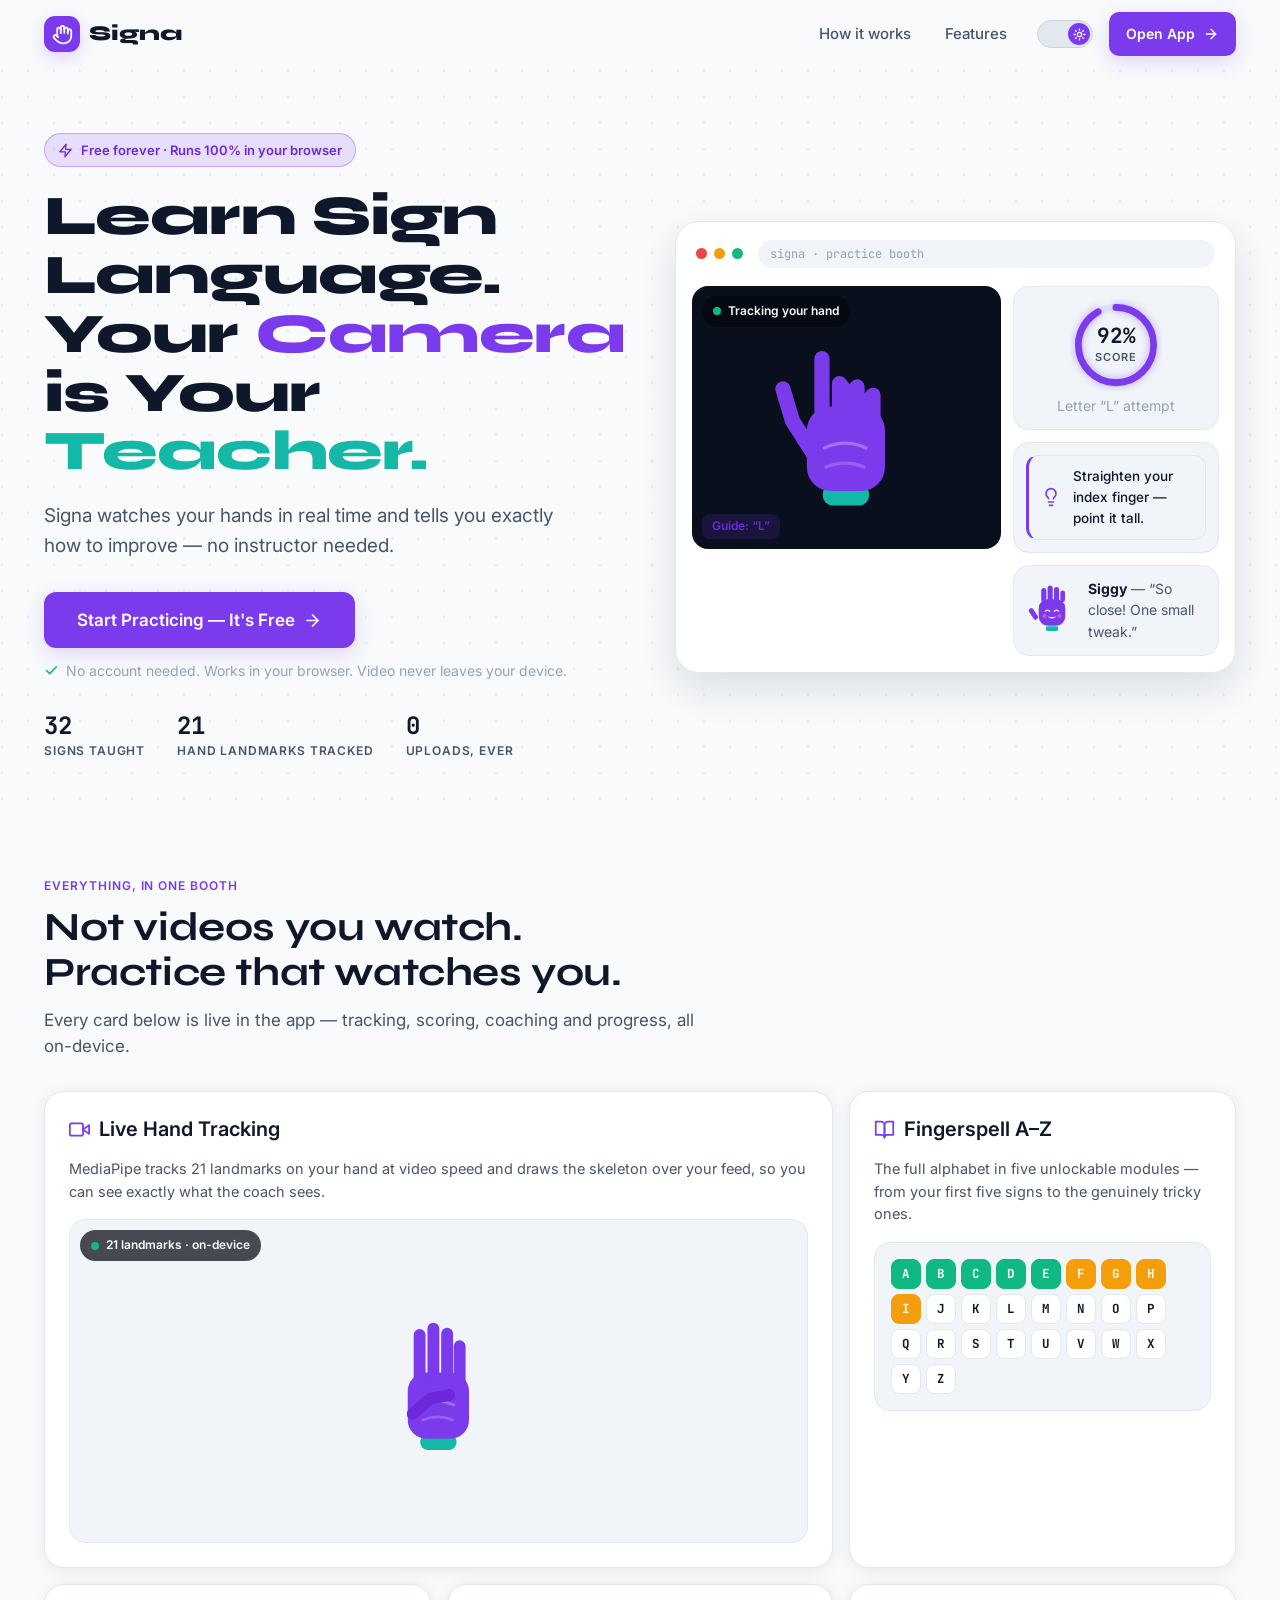
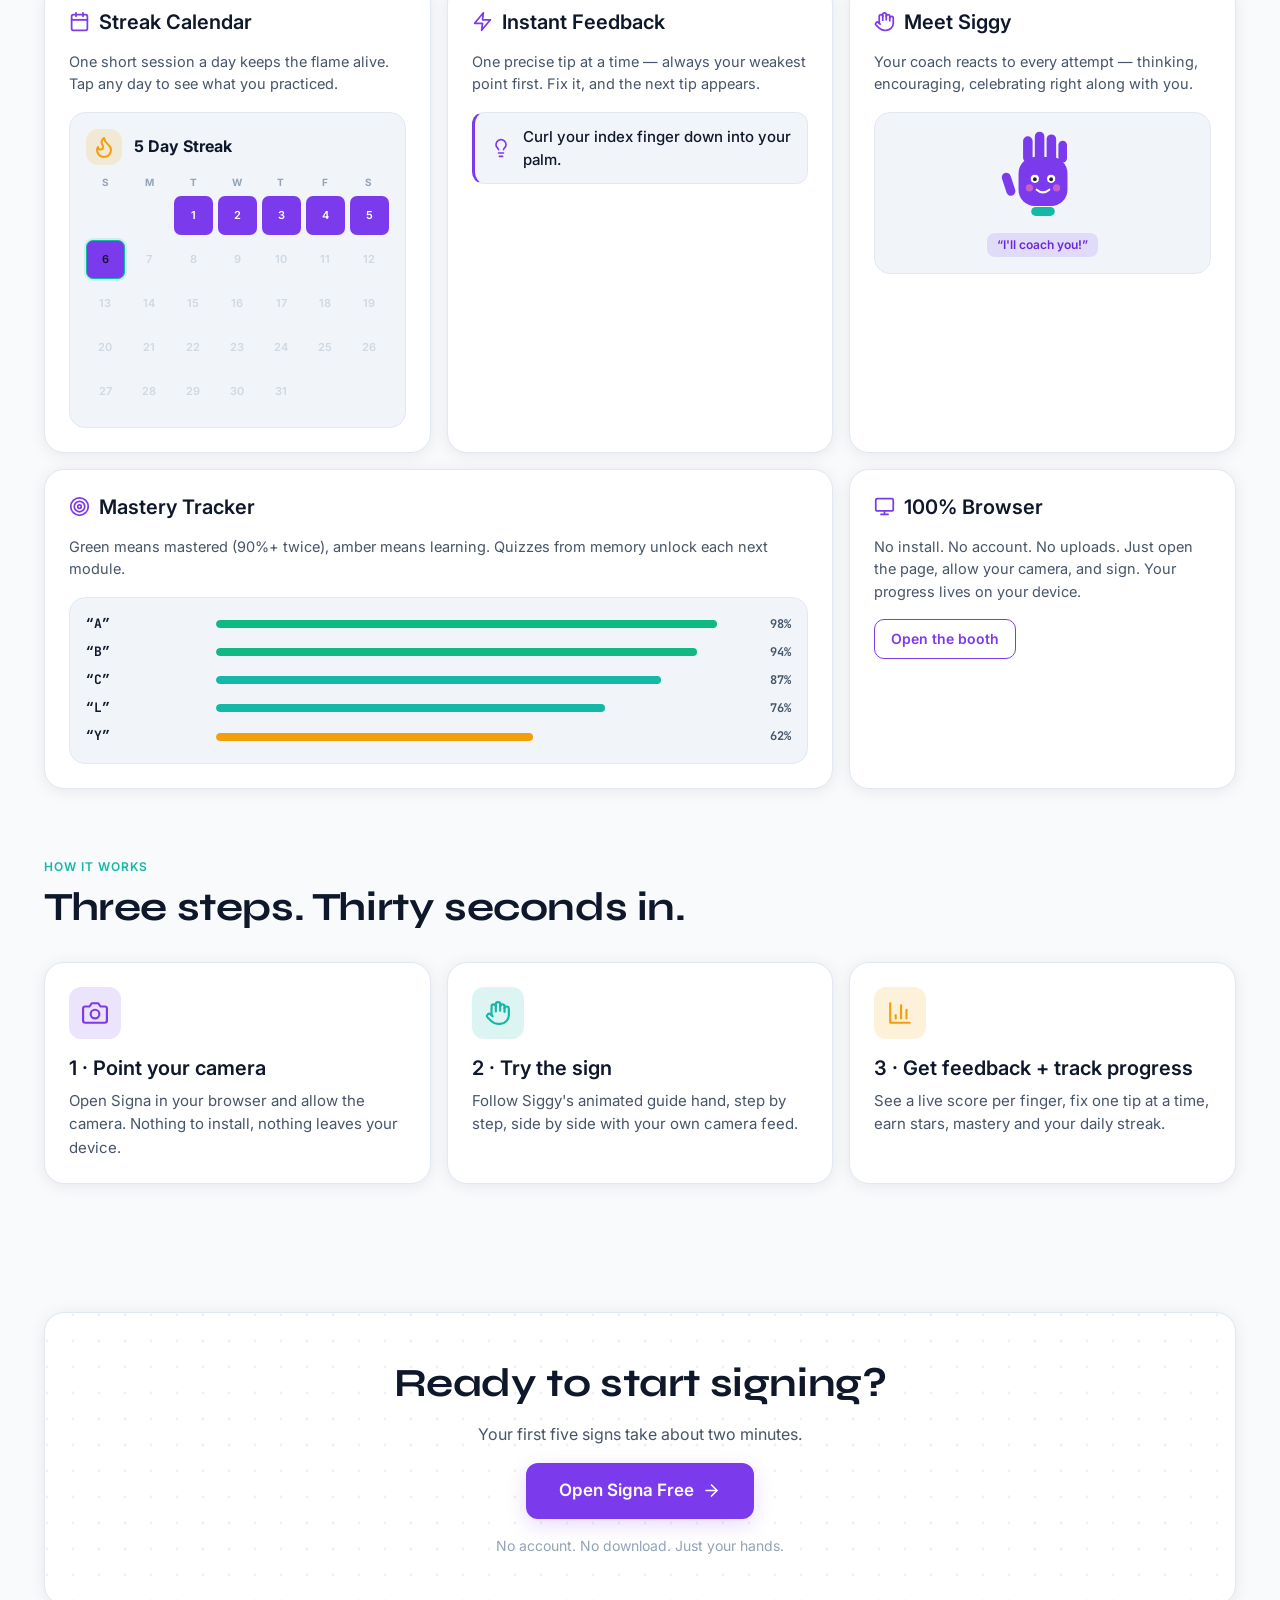
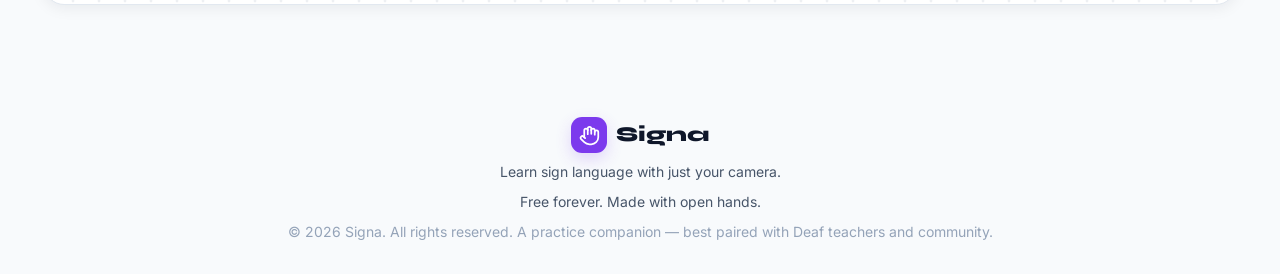
==== index.html @ 197b4871 "Initial commit: Signa sign language practice app" ====
<!DOCTYPE html>
<html lang="en" data-theme="dark">
<head>
  <meta charset="UTF-8">
  <meta name="viewport" content="width=device-width, initial-scale=1.0, viewport-fit=cover">
  <script>
    (function () {
      try {
        var t = localStorage.getItem("signa_theme");
        if (t !== "dark" && t !== "light") t = window.matchMedia("(prefers-color-scheme: light)").matches ? "light" : "dark";
        document.documentElement.dataset.theme = t;
      } catch (e) { /* dark default */ }
    })();
  </script>
  <title>Signa — Learn Sign Language. Your Camera is Your Teacher.</title>
  <meta name="description" content="Signa is a free sign language practice booth that runs 100% in your browser. Your webcam watches your hands with real-time tracking and tells you exactly how to improve. No account, no install.">
  <meta property="og:title" content="Signa — Learn Sign Language. Your Camera is Your Teacher.">
  <meta property="og:description" content="Real-time hand tracking, instant per-finger feedback, streaks and a full A–Z curriculum. Free, in your browser.">
  <meta property="og:type" content="website">
  <meta property="og:image" content="assets/images/og-image.png">
  <meta name="twitter:card" content="summary_large_image">
  <meta name="theme-color" content="#0A0F1E">
  <link rel="icon" href="data:image/svg+xml,%3Csvg xmlns='http://www.w3.org/2000/svg' viewBox='0 0 64 64'%3E%3Crect width='64' height='64' rx='14' fill='%237C3AED'/%3E%3Cpath d='M42 28V14a5 5 0 0 0-10 0v-2a5 5 0 0 0-10 0v14' fill='none' stroke='white' stroke-width='5' stroke-linecap='round'/%3E%3Cpath d='M22 26v12c0 9 6 14 14 14s14-5 14-14v-8' fill='none' stroke='white' stroke-width='5' stroke-linecap='round'/%3E%3C/svg%3E">
  <link rel="preconnect" href="https://fonts.googleapis.com">
  <link rel="preconnect" href="https://fonts.gstatic.com" crossorigin>
  <link href="https://fonts.googleapis.com/css2?family=Syne:wght@700;800&family=Inter:wght@400;500;600;700&family=JetBrains+Mono:wght@700&display=swap" rel="stylesheet">
  <link rel="stylesheet" href="css/tokens.css">
  <link rel="stylesheet" href="css/reset.css">
  <link rel="stylesheet" href="css/typography.css">
  <link rel="stylesheet" href="css/theme.css">
  <link rel="stylesheet" href="css/animations.css">
  <link rel="stylesheet" href="css/components.css">
  <link rel="stylesheet" href="css/landing.css">
</head>
<body class="landing">

  <!-- ===== Sticky nav ===== -->
  <nav class="landing-nav" data-nav>
    <div class="wrap landing-nav__inner">
      <a class="logo" href="index.html" aria-label="Signa">
        <span class="logo__mark"><svg viewBox="0 0 24 24" fill="none" stroke="currentColor" stroke-width="2" stroke-linecap="round" stroke-linejoin="round" aria-hidden="true"><path d="M18 11V6a2 2 0 0 0-2-2a2 2 0 0 0-2 2"/><path d="M14 10V4a2 2 0 0 0-2-2a2 2 0 0 0-2 2v2"/><path d="M10 10.5V6a2 2 0 0 0-2-2a2 2 0 0 0-2 2v8"/><path d="M18 8a2 2 0 1 1 4 0v6a8 8 0 0 1-8 8h-2c-2.8 0-4.5-.86-5.99-2.34l-3.6-3.6a2 2 0 0 1 2.83-2.82L7 15"/></svg></span>
        Signa
      </a>
      <div class="landing-nav__links">
        <a href="#how">How it works</a>
        <a href="#features">Features</a>
      </div>
      <span class="theme-toggle-slot" style="display:inline-flex"></span>
      <a class="btn btn-primary btn-sm" href="app.html" style="min-height:44px">Open App
        <svg viewBox="0 0 24 24" fill="none" stroke="currentColor" stroke-width="2" stroke-linecap="round" stroke-linejoin="round" aria-hidden="true"><path d="M5 12h14"/><path d="m12 5 7 7-7 7"/></svg></a>
    </div>
  </nav>

  <!-- ===== Hero ===== -->
  <header class="hero dot-grid-bg">
    <div class="wrap hero__grid">
      <div class="anim-fade-up">
        <span class="hero__eyebrow"><svg viewBox="0 0 24 24" fill="none" stroke="currentColor" stroke-width="2" stroke-linecap="round" stroke-linejoin="round" aria-hidden="true"><polygon points="13 2 3 14 12 14 11 22 21 10 12 10 13 2"/></svg> Free forever · Runs 100% in your browser</span>
        <h1>Learn Sign Language.<br>Your <span class="hl">Camera</span> is Your <span class="hl2">Teacher.</span></h1>
        <p class="hero__sub">Signa watches your hands in real time and tells you exactly how to improve — no instructor needed.</p>
        <a class="btn btn-primary btn-lg" href="app.html">Start Practicing — It's Free
          <svg viewBox="0 0 24 24" fill="none" stroke="currentColor" stroke-width="2" stroke-linecap="round" stroke-linejoin="round" aria-hidden="true"><path d="M5 12h14"/><path d="m12 5 7 7-7 7"/></svg></a>
        <p class="hero__note"><svg viewBox="0 0 24 24" fill="none" stroke="currentColor" stroke-width="2.4" stroke-linecap="round" stroke-linejoin="round" aria-hidden="true"><polyline points="20 6 9 17 4 12"/></svg> No account needed. Works in your browser. Video never leaves your device.</p>
        <div class="hero__proof">
          <div class="stat-card"><span class="stat-value" style="font-size:24px">32</span><span class="stat-label">Signs taught</span></div>
          <div class="stat-card"><span class="stat-value" style="font-size:24px">21</span><span class="stat-label">Hand landmarks tracked</span></div>
          <div class="stat-card"><span class="stat-value" style="font-size:24px">0</span><span class="stat-label">Uploads, ever</span></div>
        </div>
      </div>

      <!-- App mockup -->
      <div class="mockup anim-fade-up" aria-hidden="true">
        <div class="mockup__bar">
          <span class="mockup__dot" style="background:#EF4444"></span>
          <span class="mockup__dot" style="background:#F59E0B"></span>
          <span class="mockup__dot" style="background:#10B981"></span>
          <span class="mockup__url">signa · practice booth</span>
        </div>
        <div class="mockup__body">
          <div class="mockup__cam">
            <span class="camera-pill"><span class="dot on live-dot"></span>Tracking your hand</span>
            <div data-hero-demo style="width:min(62%,230px)"></div>
            <span class="badge badge-accent" style="position:absolute;bottom:10px;left:10px">Guide: “L”</span>
          </div>
          <div class="mockup__side">
            <div class="mockup__mini" style="display:grid;justify-items:center;gap:4px">
              <div class="score-ring sm">
                <svg viewBox="0 0 132 132" width="100%" height="100%">
                  <circle class="score-ring__track" cx="66" cy="66" r="54" fill="none" stroke-width="10"/>
                  <circle class="score-ring__fill" data-hero-ring cx="66" cy="66" r="54" fill="none" stroke-width="10" stroke-dasharray="339.3" stroke-dashoffset="339.3"/>
                </svg>
                <div class="score-ring__center"><div class="score-ring__value" data-hero-score>0%</div><div class="score-ring__label">Score</div></div>
              </div>
              <span class="text-small text-muted">Letter “L” attempt</span>
            </div>
            <div class="mockup__mini">
              <div class="feedback-bar" style="min-height:0;padding:10px 12px;font-size:13.5px">
                <svg viewBox="0 0 24 24" fill="none" stroke="currentColor" stroke-width="2" stroke-linecap="round" stroke-linejoin="round" aria-hidden="true"><path d="M15 14c.2-1 .7-1.7 1.5-2.5 1-.9 1.5-2.2 1.5-3.5A6 6 0 0 0 6 8c0 1 .2 2.2 1.5 3.5.7.7 1.3 1.5 1.5 2.5"/><path d="M9 18h6"/><path d="M10 22h4"/></svg>
                <span>Straighten your index finger — point it tall.</span>
              </div>
            </div>
            <div class="mockup__mini" style="display:flex;gap:10px;align-items:center">
              <span data-hero-siggy style="width:52px;height:52px;flex:none"></span>
              <p class="text-small"><strong>Siggy</strong> <span class="text-secondary">— “So close! One small tweak.”</span></p>
            </div>
          </div>
        </div>
      </div>
    </div>
  </header>

  <!-- ===== Bento grid ===== -->
  <section class="section" id="features">
    <div class="wrap">
      <div class="section__head reveal">
        <span class="text-label" style="color:var(--accent)">Everything, in one booth</span>
        <h2 class="text-h1" style="margin-top:8px">Not videos you watch.<br>Practice that watches you.</h2>
        <p>Every card below is live in the app — tracking, scoring, coaching and progress, all on-device.</p>
      </div>
      <div class="bento">
        <article class="card card-hover span-2 reveal">
          <h3><svg viewBox="0 0 24 24" fill="none" stroke="currentColor" stroke-width="2" stroke-linecap="round" stroke-linejoin="round" aria-hidden="true"><path d="m23 7-7 5 7 5V7z"/><rect x="1" y="5" width="15" height="14" rx="2"/></svg> Live Hand Tracking</h3>
          <p>MediaPipe tracks 21 landmarks on your hand at video speed and draws the skeleton over your feed, so you can see exactly what the coach sees.</p>
          <div class="bento__visual mockup__cam" style="aspect-ratio:16/7">
            <span class="camera-pill"><span class="dot on live-dot"></span>21 landmarks · on-device</span>
            <div data-bento-hand style="width:min(34%,150px)"></div>
          </div>
        </article>

        <article class="card card-hover reveal">
          <h3><svg viewBox="0 0 24 24" fill="none" stroke="currentColor" stroke-width="2" stroke-linecap="round" stroke-linejoin="round" aria-hidden="true"><path d="M2 3h6a4 4 0 0 1 4 4v14a3 3 0 0 0-3-3H2z"/><path d="M22 3h-6a4 4 0 0 0-4 4v14a3 3 0 0 1 3-3h7z"/></svg> Fingerspell A–Z</h3>
          <p>The full alphabet in five unlockable modules — from your first five signs to the genuinely tricky ones.</p>
          <div class="bento__visual"><div class="alpha-strip" data-alpha-strip></div></div>
        </article>

        <article class="card card-hover reveal">
          <h3><svg viewBox="0 0 24 24" fill="none" stroke="currentColor" stroke-width="2" stroke-linecap="round" stroke-linejoin="round" aria-hidden="true"><rect x="3" y="4" width="18" height="18" rx="2"/><path d="M16 2v4M8 2v4M3 10h18"/></svg> Streak Calendar</h3>
          <p>One short session a day keeps the flame alive. Tap any day to see what you practiced.</p>
          <div class="bento__visual">
            <div class="streak-head" style="margin-bottom:10px">
              <span class="streak-flame" style="width:36px;height:36px"><svg viewBox="0 0 24 24" fill="none" stroke="currentColor" stroke-width="2" stroke-linecap="round" stroke-linejoin="round" aria-hidden="true"><path d="M8.5 14.5A2.5 2.5 0 0 0 11 12c0-1.38-.5-2-1-3-1.072-2.143-.224-4.054 2-6 .5 2.5 2 4.9 4 6.5 2 1.6 3 3.5 3 5.5a7 7 0 1 1-14 0c0-1.153.433-2.294 1-3a2.5 2.5 0 0 0 2.5 2.5z"/></svg></span>
              <strong>5 Day Streak</strong>
            </div>
            <div data-bento-calendar></div>
          </div>
        </article>

        <article class="card card-hover reveal">
          <h3><svg viewBox="0 0 24 24" fill="none" stroke="currentColor" stroke-width="2" stroke-linecap="round" stroke-linejoin="round" aria-hidden="true"><polygon points="13 2 3 14 12 14 11 22 21 10 12 10 13 2"/></svg> Instant Feedback</h3>
          <p>One precise tip at a time — always your weakest point first. Fix it, and the next tip appears.</p>
          <div class="feedback-bar">
            <svg viewBox="0 0 24 24" fill="none" stroke="currentColor" stroke-width="2" stroke-linecap="round" stroke-linejoin="round" aria-hidden="true"><path d="M15 14c.2-1 .7-1.7 1.5-2.5 1-.9 1.5-2.2 1.5-3.5A6 6 0 0 0 6 8c0 1 .2 2.2 1.5 3.5.7.7 1.3 1.5 1.5 2.5"/><path d="M9 18h6"/><path d="M10 22h4"/></svg>
            <span data-rotating-tip>Curl your index finger down into your palm.</span>
          </div>
        </article>

        <article class="card card-hover reveal">
          <h3><svg viewBox="0 0 24 24" fill="none" stroke="currentColor" stroke-width="2" stroke-linecap="round" stroke-linejoin="round" aria-hidden="true"><path d="M18 11V6a2 2 0 0 0-2-2a2 2 0 0 0-2 2"/><path d="M14 10V4a2 2 0 0 0-2-2a2 2 0 0 0-2 2v2"/><path d="M10 10.5V6a2 2 0 0 0-2-2a2 2 0 0 0-2 2v8"/><path d="M18 8a2 2 0 1 1 4 0v6a8 8 0 0 1-8 8h-2c-2.8 0-4.5-.86-5.99-2.34l-3.6-3.6a2 2 0 0 1 2.83-2.82L7 15"/></svg> Meet Siggy</h3>
          <p>Your coach reacts to every attempt — thinking, encouraging, celebrating right along with you.</p>
          <div class="bento__visual" style="display:grid;justify-items:center;gap:8px">
            <span class="siggy-idle" data-bento-siggy style="width:96px;height:96px;display:block"></span>
            <span class="badge badge-accent">“I'll coach you!”</span>
          </div>
        </article>

        <article class="card card-hover span-2 reveal">
          <h3><svg viewBox="0 0 24 24" fill="none" stroke="currentColor" stroke-width="2" stroke-linecap="round" stroke-linejoin="round" aria-hidden="true"><circle cx="12" cy="12" r="10"/><circle cx="12" cy="12" r="6"/><circle cx="12" cy="12" r="2"/></svg> Mastery Tracker</h3>
          <p>Green means mastered (90%+ twice), amber means learning. Quizzes from memory unlock each next module.</p>
          <div class="mastery-bars bento__visual" data-mastery-bars></div>
        </article>

        <article class="card card-hover reveal">
          <h3><svg viewBox="0 0 24 24" fill="none" stroke="currentColor" stroke-width="2" stroke-linecap="round" stroke-linejoin="round" aria-hidden="true"><rect x="2" y="3" width="20" height="14" rx="2"/><path d="M8 21h8M12 17v4"/></svg> 100% Browser</h3>
          <p>No install. No account. No uploads. Just open the page, allow your camera, and sign. Your progress lives on your device.</p>
          <a class="btn btn-secondary btn-sm" href="app.html" style="justify-self:start">Open the booth</a>
        </article>
      </div>
    </div>
  </section>

  <!-- ===== How it works ===== -->
  <section class="section" id="how" style="padding-top:0">
    <div class="wrap">
      <div class="section__head reveal">
        <span class="text-label" style="color:var(--accent-2)">How it works</span>
        <h2 class="text-h1" style="margin-top:8px">Three steps. Thirty seconds in.</h2>
      </div>
      <div class="steps">
        <article class="card card-hover step-card reveal">
          <div class="step-card__num"><svg viewBox="0 0 24 24" fill="none" stroke="currentColor" stroke-width="2" stroke-linecap="round" stroke-linejoin="round" aria-hidden="true"><path d="M23 19a2 2 0 0 1-2 2H3a2 2 0 0 1-2-2V8a2 2 0 0 1 2-2h4l2-3h6l2 3h4a2 2 0 0 1 2 2z"/><circle cx="12" cy="13" r="4"/></svg></div>
          <h3>1 · Point your camera</h3>
          <p>Open Signa in your browser and allow the camera. Nothing to install, nothing leaves your device.</p>
        </article>
        <article class="card card-hover step-card reveal">
          <div class="step-card__num" style="background:var(--teal-soft);color:var(--accent-2)"><svg viewBox="0 0 24 24" fill="none" stroke="currentColor" stroke-width="2" stroke-linecap="round" stroke-linejoin="round" aria-hidden="true"><path d="M18 11V6a2 2 0 0 0-2-2a2 2 0 0 0-2 2"/><path d="M14 10V4a2 2 0 0 0-2-2a2 2 0 0 0-2 2v2"/><path d="M10 10.5V6a2 2 0 0 0-2-2a2 2 0 0 0-2 2v8"/><path d="M18 8a2 2 0 1 1 4 0v6a8 8 0 0 1-8 8h-2c-2.8 0-4.5-.86-5.99-2.34l-3.6-3.6a2 2 0 0 1 2.83-2.82L7 15"/></svg></div>
          <h3>2 · Try the sign</h3>
          <p>Follow Siggy's animated guide hand, step by step, side by side with your own camera feed.</p>
        </article>
        <article class="card card-hover step-card reveal">
          <div class="step-card__num" style="background:var(--warning-soft);color:var(--warning)"><svg viewBox="0 0 24 24" fill="none" stroke="currentColor" stroke-width="2" stroke-linecap="round" stroke-linejoin="round" aria-hidden="true"><path d="M3 3v18h18"/><path d="M18 17V9"/><path d="M13 17V5"/><path d="M8 17v-3"/></svg></div>
          <h3>3 · Get feedback + track progress</h3>
          <p>See a live score per finger, fix one tip at a time, earn stars, mastery and your daily streak.</p>
        </article>
      </div>
    </div>
  </section>

  <!-- ===== Final CTA ===== -->
  <section class="final-cta">
    <div class="wrap">
      <div class="card dot-grid-bg reveal">
        <h2 class="text-h1">Ready to start signing?</h2>
        <p class="text-body text-secondary">Your first five signs take about two minutes.</p>
        <a class="btn btn-primary btn-lg" href="app.html">Open Signa Free
          <svg viewBox="0 0 24 24" fill="none" stroke="currentColor" stroke-width="2" stroke-linecap="round" stroke-linejoin="round" aria-hidden="true"><path d="M5 12h14"/><path d="m12 5 7 7-7 7"/></svg></a>
        <p class="text-small text-muted">No account. No download. Just your hands.</p>
      </div>
    </div>
  </section>

  <!-- ===== Footer ===== -->
  <footer class="landing-footer">
    <a class="logo" href="index.html">
      <span class="logo__mark"><svg viewBox="0 0 24 24" fill="none" stroke="currentColor" stroke-width="2" stroke-linecap="round" stroke-linejoin="round" aria-hidden="true"><path d="M18 11V6a2 2 0 0 0-2-2a2 2 0 0 0-2 2"/><path d="M14 10V4a2 2 0 0 0-2-2a2 2 0 0 0-2 2v2"/><path d="M10 10.5V6a2 2 0 0 0-2-2a2 2 0 0 0-2 2v8"/><path d="M18 8a2 2 0 1 1 4 0v6a8 8 0 0 1-8 8h-2c-2.8 0-4.5-.86-5.99-2.34l-3.6-3.6a2 2 0 0 1 2.83-2.82L7 15"/></svg></span>
      Signa</a>
    <p>Learn sign language with just your camera.</p>
    <p>Free forever. Made with open hands.</p>
    <p class="text-muted">© <span data-year>2026</span> Signa. All rights reserved. A practice companion — best paired with Deaf teachers and community.</p>
  </footer>

  <script type="module" src="js/main.js"></script>
</body>
</html>
---- css/tokens.css ----
/* ============================================================
   SIGNA — tokens.css
   ALL CSS custom properties. Dark mode is the default.
   Light overrides live in theme.css under [data-theme="light"].
   ============================================================ */
:root {
  /* Brand accents (same in both modes) */
  --accent: #7C3AED;
  --accent-hover: #6D28D9;
  --accent-2: #14B8A6;
  --glow: rgba(124, 58, 237, 0.19);
  --success: #10B981;
  --warning: #F59E0B;
  --error: #EF4444;
  --accent-soft: rgba(124, 58, 237, 0.14);
  --accent-border: rgba(124, 58, 237, 0.35);
  --success-soft: rgba(16, 185, 129, 0.15);
  --warning-soft: rgba(245, 158, 11, 0.15);
  --error-soft: rgba(239, 68, 68, 0.14);
  --teal-soft: rgba(20, 184, 166, 0.14);

  /* Dark mode surfaces (default) */
  --bg: #0A0F1E;
  --surface: #111827;
  --surface-elevated: #1A2235;
  --border: #1E2D45;
  --text-primary: #F9FAFB;
  --text-secondary: #9CA3AF;
  --text-muted: #6B7280;
  --shadow: 0 4px 24px rgba(0, 0, 0, 0.35);
  --shadow-lg: 0 16px 48px rgba(0, 0, 0, 0.45);
  --toggle-bg: #1A2235;
  --toggle-border: rgba(124, 58, 237, 0.4);
  --camera-bg: #05080F;
  --dot: rgba(148, 163, 184, 0.07);

  /* Typography */
  --font-display: "Syne", system-ui, sans-serif;
  --font-ui: "Inter", system-ui, -apple-system, sans-serif;
  --font-mono: "JetBrains Mono", ui-monospace, monospace;

  /* Spacing (4px base) */
  --space-1: 4px;  --space-2: 8px;   --space-3: 12px;
  --space-4: 16px; --space-5: 20px;  --space-6: 24px;
  --space-8: 32px; --space-12: 48px; --space-16: 64px;

  /* Radii */
  --radius-sm: 8px;   --radius-md: 12px;  --radius-lg: 16px;
  --radius-xl: 20px;  --radius-2xl: 24px; --radius-full: 999px;

  /* Motion — nothing over 800ms */
  --ease-out: cubic-bezier(0.22, 0.9, 0.3, 1);
  --ease-inout: ease-in-out;
  --dur-fast: 120ms; --dur: 220ms; --dur-slow: 600ms;

  /* Layout */
  --topbar-h: 62px;
  --sidebar-w: 264px;
  --siggy-w: 284px;
  --bottomnav-h: 64px;
  --content-max: 1240px;
}
---- css/typography.css ----
/* ============================================================
   SIGNA — typography.css · type scale + text utilities
   ============================================================ */
.font-display { font-family: var(--font-display); }
.font-mono { font-family: var(--font-mono); }

.text-hero {
  font-family: var(--font-display); font-weight: 800;
  font-size: clamp(36px, 6vw, 56px); line-height: 1.05; letter-spacing: -0.01em;
}
h1, .text-h1 {
  font-family: var(--font-display); font-weight: 700;
  font-size: clamp(28px, 4vw, 40px); line-height: 1.12; letter-spacing: -0.01em;
}
h2, .text-h2 { font-weight: 700; font-size: clamp(22px, 3vw, 28px); line-height: 1.2; }
h3, .text-h3 { font-weight: 600; font-size: clamp(18px, 2.4vw, 20px); line-height: 1.3; }
.text-body { font-size: clamp(15px, 2vw, 16px); }
.text-small { font-size: 14px; }
.text-label {
  font-size: 12px; font-weight: 600; letter-spacing: 0.08em;
  text-transform: uppercase; color: var(--text-secondary);
}
.text-stat { font-family: var(--font-mono); font-weight: 700; font-size: 32px; line-height: 1; }
.text-mono { font-family: var(--font-mono); font-weight: 700; }

.text-secondary { color: var(--text-secondary); }
.text-muted { color: var(--text-muted); }
.text-accent { color: var(--accent); }
.text-teal { color: var(--accent-2); }
.text-success { color: var(--success); }
.text-warning { color: var(--warning); }
.text-error { color: var(--error); }
.text-center { text-align: center; }
.text-nowrap { white-space: nowrap; }
---- css/theme.css ----
/* ============================================================
   SIGNA — theme.css · light-mode token swaps
   Applied via html[data-theme="light"]. Default follows system.
   ============================================================ */
html[data-theme="light"] {
  --bg: #F8FAFC;
  --surface: #FFFFFF;
  --surface-elevated: #F1F5F9;
  --border: #E2E8F0;
  --text-primary: #0F172A;
  --text-secondary: #475569;
  --text-muted: #94A3B8;
  --shadow: 0 2px 16px rgba(15, 23, 42, 0.08);
  --shadow-lg: 0 16px 40px rgba(15, 23, 42, 0.12);
  --toggle-bg: #E2E8F0;
  --toggle-border: #CBD5E1;
  --camera-bg: #0A0F1E;
  --dot: rgba(15, 23, 42, 0.05);
}

/* Smooth the swap without animating layout */
body, .card, .btn, .topbar, .sidebar, .siggy-panel, .bottom-nav,
.module-card, .sign-card, .feedback-bar, input, select, textarea {
  transition: background-color 300ms var(--ease-inout),
              border-color 300ms var(--ease-inout),
              color 300ms var(--ease-inout);
}

/* ---- Theme toggle pill (56×28) ---- */
.theme-toggle {
  position: relative; flex: none;
  width: 56px; height: 28px; border-radius: var(--radius-full);
  background: var(--toggle-bg); border: 1px solid var(--toggle-border);
  transition: background 300ms var(--ease-inout), border-color 300ms var(--ease-inout);
}
.theme-toggle__thumb {
  position: absolute; top: 2px; left: 2px;
  width: 22px; height: 22px; border-radius: var(--radius-full);
  background: var(--accent); color: #fff;
  display: grid; place-items: center;
  transform: translateX(0);
  transition: transform 300ms var(--ease-inout);
}
.theme-toggle__thumb svg { width: 13px; height: 13px; }
html[data-theme="light"] .theme-toggle__thumb { transform: translateX(28px); }
.theme-toggle .icon-sun { display: none; }
html[data-theme="light"] .theme-toggle .icon-sun { display: block; }
html[data-theme="light"] .theme-toggle .icon-moon { display: none; }
---- css/animations.css ----
/* ============================================================
   SIGNA — animations.css · all keyframes + motion utilities
   Rule: nothing longer than 800ms; loops only when idle.
   ============================================================ */
@keyframes fadeUp {
  from { opacity: 0; transform: translateY(20px); }
  to   { opacity: 1; transform: translateY(0); }
}
@keyframes fadeIn { from { opacity: 0; } to { opacity: 1; } }
@keyframes tipIn {
  from { opacity: 0; transform: translateY(6px); }
  to   { opacity: 1; transform: translateY(0); }
}
@keyframes sheetUp {
  from { transform: translateY(100%); }
  to   { transform: translateY(0); }
}
@keyframes popIn {
  0% { opacity: 0; transform: scale(0.92); }
  100% { opacity: 1; transform: scale(1); }
}
@keyframes siggyBounce {
  0%, 100% { transform: translateY(0); }
  30% { transform: translateY(-14px) rotate(-2deg); }
  55% { transform: translateY(0); }
  75% { transform: translateY(-8px) rotate(2deg); }
}
@keyframes siggyIdle {
  0%, 100% { transform: translateY(0) rotate(0deg); }
  50% { transform: translateY(-5px) rotate(1deg); }
}
@keyframes pulseViolet {
  0%, 100% { box-shadow: 0 0 0 0 rgba(124, 58, 237, 0); border-color: var(--border); }
  50% { box-shadow: 0 0 0 6px rgba(124, 58, 237, 0.18); border-color: var(--accent); }
}
@keyframes dayPop { from { transform: scale(0); } to { transform: scale(1); } }
@keyframes badgePop {
  0% { transform: scale(0.4); } 60% { transform: scale(1.18); } 100% { transform: scale(1); }
}
@keyframes confettiFall {
  0% { opacity: 1; transform: translate(0, 0) rotate(0deg); }
  100% { opacity: 0; transform: translate(var(--cx), var(--cy)) rotate(var(--cr)); }
}
@keyframes spin { to { transform: rotate(360deg); } }
@keyframes wave {
  0%, 100% { transform: rotate(0deg); }
  25% { transform: rotate(9deg); }
  75% { transform: rotate(-7deg); }
}
@keyframes blinkDot { 0%, 100% { opacity: 1; } 50% { opacity: 0.35; } }

.anim-fade-up { animation: fadeUp 300ms var(--ease-out) both; }
.anim-fade-in { animation: fadeIn 250ms var(--ease-out) both; }
.anim-pop { animation: popIn 260ms var(--ease-out) both; }
.screen-enter { animation: fadeUp 300ms var(--ease-out) both; }
.tip-enter { animation: tipIn 250ms var(--ease-out) both; }
.unlock-pulse { animation: pulseViolet 1s var(--ease-inout) 2; }
.badge-pop { animation: badgePop 500ms var(--ease-out) both; }
.day-pop { animation: dayPop 300ms var(--ease-out) both; }

.siggy-bounce { animation: siggyBounce 600ms var(--ease-out) 3; }
.siggy-idle { animation: siggyIdle 3.2s ease-in-out infinite; transform-origin: 50% 85%; }
.hand-wave { animation: wave 1.4s ease-in-out infinite; transform-origin: 50% 90%; }
.spinner {
  width: 22px; height: 22px; border-radius: 50%;
  border: 3px solid var(--border); border-top-color: var(--accent);
  animation: spin 700ms linear infinite;
}
.live-dot { animation: blinkDot 1.6s ease-in-out infinite; }

.confetti-piece {
  position: fixed; z-index: 300; width: 9px; height: 13px;
  border-radius: 2px; pointer-events: none;
  animation: confettiFall 800ms var(--ease-out) both;
}

/* Landing scroll-reveal */
.reveal { opacity: 0; transform: translateY(22px); }
.reveal.is-visible { opacity: 1; transform: none; transition: opacity 500ms var(--ease-out), transform 500ms var(--ease-out); }
---- css/components.css ----
/* ============================================================
   SIGNA — components.css · buttons, cards, badges, rings, etc.
   ============================================================ */

/* ---------- Buttons ---------- */
.btn {
  display: inline-flex; align-items: center; justify-content: center; gap: var(--space-2);
  padding: 12px 24px; border-radius: var(--radius-md);
  font-weight: 600; font-size: 16px; line-height: 1.2;
  border: 1px solid transparent; min-height: 48px;
  transition: background var(--dur) var(--ease-out), transform 100ms var(--ease-out),
              border-color var(--dur), color var(--dur), box-shadow var(--dur);
  text-decoration: none; user-select: none; -webkit-tap-highlight-color: transparent;
}
.btn:hover { text-decoration: none; }
.btn:active { transform: scale(0.98); }
.btn svg { width: 19px; height: 19px; flex: none; }
.btn-primary { background: var(--accent); color: #fff; box-shadow: 0 6px 20px var(--glow); }
.btn-primary:hover { background: var(--accent-hover); transform: scale(1.02); }
.btn-primary:active { transform: scale(0.98); }
.btn-secondary { background: transparent; border-color: var(--accent); color: var(--accent); }
.btn-secondary:hover { background: var(--accent-soft); }
.btn-teal { background: var(--accent-2); color: #fff; }
.btn-teal:hover { background: #0F9B8A; transform: scale(1.02); }
.btn-ghost { background: transparent; color: var(--text-secondary); }
.btn-ghost:hover { background: var(--surface-elevated); color: var(--text-primary); }
.btn-danger { background: var(--error-soft); color: var(--error); border-color: rgba(239, 68, 68, 0.4); }
.btn-danger:hover { background: var(--error); color: #fff; }
.btn-sm { padding: 8px 16px; font-size: 14px; min-height: 40px; border-radius: 10px; }
.btn-sm svg { width: 16px; height: 16px; }
.btn-lg { padding: 15px 32px; font-size: 17px; min-height: 56px; }
.btn-block { width: 100%; }
.btn[disabled] { opacity: 0.45; pointer-events: none; }
.btn.is-loading { pointer-events: none; opacity: 0.8; }

.icon-btn {
  display: inline-grid; place-items: center; width: 44px; height: 44px;
  border-radius: var(--radius-md); color: var(--text-secondary);
  transition: background var(--dur), color var(--dur), transform 100ms;
}
.icon-btn:hover { background: var(--surface-elevated); color: var(--text-primary); }
.icon-btn:active { transform: scale(0.94); }
.icon-btn svg { width: 21px; height: 21px; }

/* ---------- Cards ---------- */
.card {
  background: var(--surface); border: 1px solid var(--border);
  border-radius: var(--radius-xl); padding: var(--space-6);
  box-shadow: var(--shadow);
}
.card-hover { transition: transform 200ms var(--ease-out), border-color 200ms var(--ease-out); }
.card-hover:hover { transform: translateY(-2px); border-color: var(--accent-border); }
.card-pad-sm { padding: var(--space-4); }
.card-elevated { background: var(--surface-elevated); }

/* ---------- Badges / chips / dots ---------- */
.badge {
  display: inline-flex; align-items: center; gap: 6px;
  padding: 4px 10px; border-radius: var(--radius-sm);
  font-size: 12px; font-weight: 600; line-height: 1.4; white-space: nowrap;
}
.badge svg { width: 13px; height: 13px; }
.badge-mastered { background: var(--success-soft); color: var(--success); }
.badge-learning { background: var(--warning-soft); color: var(--warning); }
.badge-new { background: var(--surface-elevated); color: var(--text-secondary); }
.badge-locked { background: var(--surface-elevated); color: var(--text-muted); }
.badge-accent { background: var(--accent-soft); color: var(--accent); }
html[data-theme="light"] .badge-accent { color: var(--accent-hover); }
.badge-teal { background: var(--teal-soft); color: var(--accent-2); }

.status-dot { width: 9px; height: 9px; border-radius: 50%; flex: none; }
.status-dot.mastered { background: var(--success); box-shadow: 0 0 0 3px var(--success-soft); }
.status-dot.learning { background: var(--warning); box-shadow: 0 0 0 3px var(--warning-soft); }
.status-dot.new { background: var(--text-muted); opacity: 0.55; }

.chip {
  display: inline-flex; align-items: center; gap: 6px;
  padding: 8px 14px; border-radius: var(--radius-full);
  border: 1px solid var(--border); background: var(--surface);
  font-size: 14px; font-weight: 500; color: var(--text-secondary);
  transition: all var(--dur); min-height: 40px;
}
.chip:hover { border-color: var(--accent-border); color: var(--text-primary); }
.chip.is-active { background: var(--accent); border-color: var(--accent); color: #fff; }
.chip svg { width: 15px; height: 15px; }

/* ---------- Progress bars & meters ---------- */
.progress-bar { height: 10px; border-radius: var(--radius-full); background: var(--surface-elevated); overflow: hidden; }
.progress-bar__fill {
  height: 100%; border-radius: var(--radius-full); background: var(--accent);
  transition: width 600ms var(--ease-inout);
}
.progress-bar__fill.teal { background: var(--accent-2); }
.progress-bar__fill.success { background: var(--success); }
.progress-bar__fill.warning { background: var(--warning); }

.meter { display: grid; grid-template-columns: 118px 1fr 52px; align-items: center; gap: var(--space-3); font-size: 13px; }
.text-label svg { width: 14px; height: 14px; vertical-align: -2px; display: inline-block; }
h2 > svg, h3 > svg, h4 > svg { vertical-align: -4px; }
.meter__track { height: 8px; border-radius: var(--radius-full); background: var(--surface-elevated); overflow: hidden; }
.meter__fill { height: 100%; border-radius: var(--radius-full); background: var(--accent); transition: width 180ms var(--ease-out), background 180ms; }
.meter__val { font-family: var(--font-mono); font-weight: 700; font-size: 12px; text-align: right; color: var(--text-secondary); }

/* ---------- Score ring ---------- */
.score-ring { position: relative; width: 132px; height: 132px; flex: none; }
.score-ring svg { transform: rotate(-90deg); }
.score-ring__track { stroke: var(--border); }
.score-ring__fill {
  stroke: var(--accent); stroke-linecap: round;
  transition: stroke-dashoffset 240ms var(--ease-out), stroke 240ms;
  filter: drop-shadow(0 0 6px rgba(124, 58, 237, 0.45));
}
.score-ring__center {
  position: absolute; inset: 0; display: grid; place-content: center; text-align: center;
}
.score-ring__value { font-family: var(--font-mono); font-weight: 700; font-size: 30px; line-height: 1; }
.score-ring__label { font-size: 11px; font-weight: 600; letter-spacing: 0.08em; text-transform: uppercase; color: var(--text-secondary); margin-top: 3px; }
.score-ring.sm { width: 92px; height: 92px; }
.score-ring.sm .score-ring__value { font-size: 21px; }

/* ---------- Feedback bar ---------- */
.feedback-bar {
  display: flex; align-items: center; gap: var(--space-3);
  background: var(--surface-elevated); border: 1px solid var(--border);
  border-left: 3px solid var(--accent); border-radius: var(--radius-md);
  padding: 12px 16px; font-size: 15px; font-weight: 500; min-height: 52px;
}
.feedback-bar svg { width: 20px; height: 20px; flex: none; color: var(--accent); }
.feedback-bar.is-good { border-left-color: var(--success); }
.feedback-bar.is-good svg { color: var(--success); }
.feedback-bar.is-warn { border-left-color: var(--warning); }
.feedback-bar.is-warn svg { color: var(--warning); }

/* ---------- Stars ---------- */
.stars { display: inline-flex; gap: 4px; color: var(--surface-elevated); }
.stars svg { width: 26px; height: 26px; }
.stars.sm svg { width: 16px; height: 16px; }
.stars .is-on { color: var(--warning); }
.stars .is-on svg { fill: var(--warning); }

/* ---------- Step indicator ---------- */
.step-indicator { display: flex; align-items: center; gap: 0; }
.step-indicator__dot {
  width: 30px; height: 30px; border-radius: 50%; flex: none;
  display: grid; place-items: center;
  border: 2px solid var(--border); background: var(--surface);
  font-size: 12px; font-weight: 700; color: var(--text-muted);
  transition: all var(--dur);
}
.step-indicator__dot svg { width: 14px; height: 14px; }
.step-indicator__dot.is-current { border-color: var(--accent); background: var(--accent); color: #fff; }
.step-indicator__dot.is-done { border-color: var(--success); background: var(--success); color: #fff; }
.step-indicator__line { height: 2px; width: 44px; background: var(--border); }
.step-indicator__line.is-done { background: var(--success); }
.step-labels { display: flex; gap: 0; margin-top: 6px; }
.step-labels span { width: 30px; text-align: center; font-size: 11px; font-weight: 600; color: var(--text-muted); }
.step-labels i { width: 44px; }

/* ---------- Forms ---------- */
.field { display: grid; gap: 6px; }
.field label { font-size: 14px; font-weight: 600; }
.field .hint { font-size: 13px; color: var(--text-secondary); }
.input, .select {
  width: 100%; min-height: 48px; padding: 11px 14px;
  background: var(--surface-elevated); border: 1px solid var(--border);
  border-radius: var(--radius-md); font-size: 15px; color: var(--text-primary);
  transition: border-color var(--dur);
}
.input:focus, .select:focus { border-color: var(--accent); outline: none; }
.search-wrap { position: relative; }
.search-wrap svg {
  position: absolute; left: 14px; top: 50%; transform: translateY(-50%);
  width: 19px; height: 19px; color: var(--text-muted); pointer-events: none;
}
.search-wrap .input { padding-left: 42px; }

.switch { position: relative; width: 50px; height: 28px; flex: none; }
.switch input { position: absolute; opacity: 0; inset: 0; cursor: pointer; z-index: 2; }
.switch__track {
  position: absolute; inset: 0; border-radius: var(--radius-full);
  background: var(--surface-elevated); border: 1px solid var(--border);
  transition: background 300ms var(--ease-inout), border-color 300ms;
}
.switch__thumb {
  position: absolute; top: 3px; left: 3px; width: 22px; height: 22px;
  border-radius: 50%; background: var(--text-muted);
  transition: transform 300ms var(--ease-inout), background 300ms;
}
.switch input:checked + .switch__track { background: var(--accent-soft); border-color: var(--accent); }
.switch input:checked + .switch__track + .switch__thumb { transform: translateX(22px); background: var(--accent); }
.switch input:focus-visible + .switch__track { outline: 2px solid var(--accent-2); outline-offset: 2px; }

.setting-row {
  display: flex; align-items: center; justify-content: space-between; gap: var(--space-4);
  padding: var(--space-4) 0; border-bottom: 1px solid var(--border);
}
.setting-row:last-child { border-bottom: 0; }
.setting-row__text h4 { font-size: 15px; font-weight: 600; }
.setting-row__text p { font-size: 13px; color: var(--text-secondary); margin-top: 2px; }
.setting-row .select { width: auto; min-width: 150px; }

input[type="range"] { accent-color: var(--accent); width: 100%; min-height: 32px; }

/* ---------- Tabs ---------- */
.tabs { display: flex; gap: var(--space-2); flex-wrap: wrap; }

/* ---------- Sign tiles & grids ---------- */
.sign-grid { display: grid; grid-template-columns: repeat(auto-fill, minmax(104px, 1fr)); gap: var(--space-3); }
.sign-tile {
  display: grid; justify-items: center; gap: 6px; padding: var(--space-3);
  background: var(--surface); border: 1px solid var(--border); border-radius: var(--radius-lg);
  transition: transform 200ms var(--ease-out), border-color 200ms; text-align: center;
}
.sign-tile:hover { transform: translateY(-2px); border-color: var(--accent-border); }
.sign-tile.is-selected { border-color: var(--accent); background: var(--accent-soft); }
.sign-tile.is-locked { opacity: 0.55; }
.sign-tile__glyph { font-family: var(--font-display); font-weight: 800; font-size: 26px; line-height: 1; }
.sign-tile__hand { width: 58px; height: 58px; }
.sign-tile__meta { display: flex; align-items: center; gap: 6px; font-size: 11px; font-weight: 600; color: var(--text-secondary); }

/* ---------- Module cards ---------- */
.module-card {
  background: var(--surface); border: 1px solid var(--border); border-radius: var(--radius-xl);
  padding: var(--space-6); box-shadow: var(--shadow);
  transition: transform 200ms var(--ease-out), border-color 200ms;
}
.module-card:hover { transform: translateY(-2px); border-color: var(--accent-border); }
.module-card.is-locked { opacity: 0.72; }
.module-card.is-locked:hover { transform: none; border-color: var(--border); }
.sign-chips { display: flex; flex-wrap: wrap; gap: 6px; }
.sign-chip {
  display: inline-flex; align-items: center; gap: 6px;
  padding: 5px 10px; border-radius: var(--radius-sm);
  background: var(--surface-elevated); border: 1px solid var(--border);
  font-family: var(--font-mono); font-weight: 700; font-size: 13px;
}
button.sign-chip:hover { border-color: var(--accent); color: var(--accent); }

/* ---------- Streak calendar ---------- */
.streak-head { display: flex; align-items: center; gap: var(--space-3); }
.streak-flame {
  width: 44px; height: 44px; border-radius: var(--radius-md); flex: none;
  display: grid; place-items: center; color: var(--warning); background: var(--warning-soft);
}
.streak-flame svg { width: 24px; height: 24px; }
.calendar { display: grid; gap: 6px; }
.calendar__head, .calendar__grid { display: grid; grid-template-columns: repeat(7, 1fr); gap: 5px; }
.calendar__head span { text-align: center; font-size: 10px; font-weight: 700; letter-spacing: 0.06em; color: var(--text-muted); }
.calendar__day {
  aspect-ratio: 1; border-radius: 7px; display: grid; place-items: center;
  font-size: 11px; font-weight: 600; color: var(--text-muted);
  background: var(--surface-elevated); border: 1px solid transparent; min-height: 0;
}
button.calendar__day:hover { border-color: var(--accent-border); }
.calendar__day.is-filled { background: var(--accent); color: #fff; }
.calendar__day.is-today { border-color: var(--accent-2); color: var(--text-primary); }
.calendar__day.is-filled.is-today { border-color: var(--accent-2); box-shadow: 0 0 0 2px var(--teal-soft); }
.calendar__day.is-empty { background: transparent; }
.calendar__day.is-future { opacity: 0.35; }
.calendar.lg .calendar__day { font-size: 13px; border-radius: 10px; }
.week-strip { display: grid; grid-template-columns: repeat(7, 1fr); gap: 6px; }
.week-strip .calendar__day { font-size: 12px; }

/* ---------- Modal / bottom sheet ---------- */
.modal-backdrop {
  position: fixed; inset: 0; z-index: 200; background: rgba(3, 6, 14, 0.62);
  display: grid; place-items: center; padding: var(--space-4); animation: fadeIn 200ms both;
}
.modal {
  background: var(--surface); border: 1px solid var(--border); border-radius: var(--radius-2xl);
  padding: var(--space-6); max-width: 480px; width: 100%; box-shadow: var(--shadow-lg);
  animation: popIn 260ms var(--ease-out) both; max-height: 88vh; overflow: auto;
}
@media (max-width: 767px) {
  .modal-backdrop { place-items: end center; padding: 0; }
  .modal { border-radius: var(--radius-2xl) var(--radius-2xl) 0 0; max-width: none; animation: sheetUp 300ms var(--ease-out) both; }
}

/* ---------- Toast ---------- */
.toast-stack { position: fixed; z-index: 250; bottom: 84px; left: 50%; transform: translateX(-50%); display: grid; gap: 8px; width: min(92vw, 430px); }
@media (min-width: 768px) { .toast-stack { bottom: 28px; } }
.toast {
  display: flex; gap: var(--space-3); align-items: flex-start;
  background: var(--surface-elevated); border: 1px solid var(--border);
  border-left: 3px solid var(--accent); border-radius: var(--radius-md);
  padding: 12px 16px; box-shadow: var(--shadow-lg); font-size: 14px;
  animation: fadeUp 300ms var(--ease-out) both;
}
.toast svg { width: 19px; height: 19px; flex: none; color: var(--accent); margin-top: 1px; }
.toast.is-success { border-left-color: var(--success); } .toast.is-success svg { color: var(--success); }
.toast.is-warn { border-left-color: var(--warning); } .toast.is-warn svg { color: var(--warning); }

/* ---------- Camera / session ---------- */
.camera-frame {
  position: relative; border-radius: var(--radius-lg); overflow: hidden;
  background: var(--camera-bg); aspect-ratio: 4 / 3; border: 1px solid var(--border);
}
.camera-frame video, .camera-frame canvas {
  position: absolute; inset: 0; width: 100%; height: 100%; object-fit: cover;
  transform: scaleX(-1); /* selfie mirror */
}
.camera-frame canvas { pointer-events: none; }
.camera-frame__placeholder {
  position: absolute; inset: 0; display: grid; place-items: center; padding: var(--space-6);
  text-align: center; color: #CBD5E1;
}
.camera-pill {
  position: absolute; top: 10px; left: 10px; z-index: 3;
  display: inline-flex; align-items: center; gap: 7px;
  background: rgba(5, 8, 15, 0.72); color: #F9FAFB; backdrop-filter: blur(6px);
  padding: 6px 11px; border-radius: var(--radius-full); font-size: 12px; font-weight: 600;
}
.camera-pill .dot { width: 8px; height: 8px; border-radius: 50%; background: var(--text-muted); }
.camera-pill .dot.on { background: var(--success); }
.camera-pill.warn { color: #FDE68A; }
.avatar-frame {
  position: relative; border-radius: var(--radius-lg); border: 1px solid var(--border);
  background: var(--surface-elevated); aspect-ratio: 4 / 3;
  display: grid; place-items: center; overflow: hidden;
}
.avatar-frame .demo-hand { width: min(68%, 280px); transition: opacity 220ms; }
.avatar-frame__label {
  position: absolute; top: 10px; left: 10px;
  background: var(--surface); border: 1px solid var(--border);
  padding: 5px 11px; border-radius: var(--radius-full); font-size: 12px; font-weight: 600;
}
.session-grid { display: grid; grid-template-columns: 1fr 1fr; gap: var(--space-4); }
.session-grid.single { grid-template-columns: 1fr; }
@media (max-width: 767px) { .session-grid { grid-template-columns: 1fr; } }

/* ---------- Siggy ---------- */
.siggy-wrap { display: grid; justify-items: center; gap: var(--space-3); text-align: center; }
.siggy-art { width: 120px; height: 120px; transition: opacity 300ms; }
.siggy-art.sm { width: 64px; height: 64px; }
.siggy-art.xs { width: 44px; height: 44px; }
.speech-bubble {
  position: relative; background: var(--surface-elevated); border: 1px solid var(--border);
  border-radius: var(--radius-lg); padding: 12px 14px; font-size: 14px; font-weight: 500;
  max-width: 100%;
}
.speech-bubble::after {
  content: ""; position: absolute; bottom: -7px; left: 50%; width: 13px; height: 13px;
  background: inherit; border-right: 1px solid var(--border); border-bottom: 1px solid var(--border);
  transform: translateX(-50%) rotate(45deg); border-bottom-right-radius: 3px;
}

/* ---------- Misc ---------- */
.divider { height: 1px; background: var(--border); border: 0; }
.empty-state { text-align: center; padding: var(--space-12) var(--space-6); color: var(--text-secondary); display: grid; justify-items: center; gap: var(--space-3); }
.empty-state svg { width: 40px; height: 40px; color: var(--text-muted); }
.kbd-row { display: flex; gap: var(--space-3); flex-wrap: wrap; }
.stat-card { display: grid; gap: 4px; }
.stat-card .stat-value { font-family: var(--font-mono); font-weight: 700; font-size: 30px; line-height: 1; }
.stat-card .stat-label { font-size: 12px; font-weight: 600; letter-spacing: 0.07em; text-transform: uppercase; color: var(--text-secondary); }
.logo { display: inline-flex; align-items: center; gap: 9px; font-family: var(--font-display); font-weight: 800; font-size: 21px; color: var(--text-primary); }
.logo:hover { text-decoration: none; }
.logo__mark {
  width: 36px; height: 36px; border-radius: 11px; flex: none;
  background: var(--accent); color: #fff; display: grid; place-items: center;
  box-shadow: 0 6px 16px var(--glow);
}
.logo__mark svg { width: 21px; height: 21px; }
.streak-count {
  display: inline-flex; align-items: center; gap: 6px;
  padding: 7px 12px; border-radius: var(--radius-full);
  background: var(--warning-soft); color: var(--warning);
  font-family: var(--font-mono); font-weight: 700; font-size: 14px;
}
.streak-count svg { width: 17px; height: 17px; }
.list-row {
  display: flex; align-items: center; gap: var(--space-3); width: 100%;
  padding: 10px 12px; border-radius: var(--radius-md); text-align: left;
  transition: background var(--dur);
}
.list-row:hover { background: var(--surface-elevated); }
.list-row.is-active { background: var(--accent-soft); }
.dot-grid-bg {
  background-image: url("data:image/svg+xml,%3Csvg xmlns='http://www.w3.org/2000/svg' width='26' height='26'%3E%3Ccircle cx='2' cy='2' r='1.4' fill='%2394A3B8' fill-opacity='0.16'/%3E%3C/svg%3E");
}
---- css/landing.css ----
/* ============================================================
   SIGNA — landing.css · index.html styles
   Sticky nav · hero · bento grid · how it works · CTA · footer
   ============================================================ */
.landing { background: var(--bg); }
.landing .wrap { max-width: var(--content-max); margin: 0 auto; padding: 0 var(--space-6); }
@media (max-width: 767px) { .landing .wrap { padding: 0 var(--space-4); } }

/* ---------- Nav ---------- */
.landing-nav {
  position: sticky; top: 0; z-index: 100;
  border-bottom: 1px solid transparent;
  transition: background 300ms, border-color 300ms, backdrop-filter 300ms;
}
.landing-nav.is-scrolled {
  background: color-mix(in srgb, var(--bg) 82%, transparent);
  backdrop-filter: blur(12px); border-bottom-color: var(--border);
}
.landing-nav__inner { display: flex; align-items: center; gap: var(--space-4); height: 68px; }
.landing-nav__links { display: flex; gap: 6px; margin-left: auto; }
.landing-nav__links a { padding: 9px 14px; border-radius: var(--radius-full); color: var(--text-secondary); font-weight: 500; font-size: 15px; }
.landing-nav__links a:hover { color: var(--text-primary); background: var(--surface-elevated); text-decoration: none; }
@media (max-width: 640px) { .landing-nav__links { display: none; } .landing-nav .btn { margin-left: auto; } }

/* ---------- Hero ---------- */
.hero { padding: var(--space-16) 0 var(--space-12); position: relative; overflow: hidden; }
.hero__grid { display: grid; grid-template-columns: 1.02fr 0.98fr; gap: var(--space-12); align-items: center; }
.hero__eyebrow {
  display: inline-flex; align-items: center; gap: 8px;
  background: var(--accent-soft); color: var(--accent);
  border: 1px solid var(--accent-border);
  padding: 6px 13px; border-radius: var(--radius-full);
  font-size: 13px; font-weight: 600; margin-bottom: var(--space-5);
}
html[data-theme="light"] .hero__eyebrow { color: var(--accent-hover); }
.hero__eyebrow svg { width: 15px; height: 15px; }
.hero h1 { font-family: var(--font-display); font-weight: 800; font-size: clamp(36px, 5.4vw, 56px); line-height: 1.05; letter-spacing: -0.015em; }
.hero h1 .hl { color: var(--accent); }
.hero h1 .hl2 { color: var(--accent-2); }
.hero__sub { font-size: clamp(16px, 2vw, 19px); color: var(--text-secondary); margin: var(--space-5) 0 var(--space-8); max-width: 520px; }
.hero__note { font-size: 14px; color: var(--text-muted); margin-top: var(--space-3); display: flex; align-items: center; gap: 7px; }
.hero__note svg { width: 15px; height: 15px; color: var(--success); }
.hero__proof { display: flex; gap: var(--space-8); margin-top: var(--space-8); flex-wrap: wrap; }
.hero__proof .stat-value { font-size: 24px; }

/* Mockup */
.mockup {
  background: var(--surface); border: 1px solid var(--border); border-radius: var(--radius-2xl);
  box-shadow: var(--shadow-lg); padding: var(--space-4); display: grid; gap: var(--space-3);
  transform: rotate(0.4deg);
}
.mockup__bar { display: flex; align-items: center; gap: 7px; padding: 2px 4px 6px; }
.mockup__dot { width: 11px; height: 11px; border-radius: 50%; }
.mockup__url { margin-left: 8px; flex: 1; background: var(--surface-elevated); border-radius: var(--radius-full); font-size: 12px; color: var(--text-muted); padding: 5px 12px; font-family: var(--font-mono); }
.mockup__body { display: grid; grid-template-columns: 1.5fr 1fr; gap: var(--space-3); }
.mockup__cam {
  position: relative; border-radius: var(--radius-lg); background: var(--camera-bg);
  aspect-ratio: 4/3.4; overflow: hidden; display: grid; place-items: center;
}
.mockup__side { display: grid; gap: var(--space-3); align-content: start; }
.mockup__mini { background: var(--surface-elevated); border: 1px solid var(--border); border-radius: var(--radius-lg); padding: var(--space-3); }

/* ---------- Bento ---------- */
.section { padding: var(--space-16) 0; }
.section__head { max-width: 680px; margin-bottom: var(--space-8); }
.section__head p { color: var(--text-secondary); margin-top: var(--space-3); font-size: 17px; }
.bento { display: grid; grid-template-columns: repeat(3, 1fr); gap: var(--space-4); }
.bento .card { display: grid; gap: var(--space-4); align-content: start; overflow: hidden; }
.bento .span-2 { grid-column: span 2; }
.bento h3 { display: flex; align-items: center; gap: 9px; }
.bento h3 svg { width: 21px; height: 21px; color: var(--accent); }
.bento .card p { color: var(--text-secondary); font-size: 14.5px; }
.bento__visual { background: var(--surface-elevated); border: 1px solid var(--border); border-radius: var(--radius-lg); padding: var(--space-4); }
.alpha-strip { display: flex; flex-wrap: wrap; gap: 5px; }
.alpha-strip span {
  font-family: var(--font-mono); font-weight: 700; font-size: 12.5px;
  width: 30px; height: 30px; display: grid; place-items: center;
  border-radius: 8px; background: var(--surface); border: 1px solid var(--border);
}
.alpha-strip span.done { background: var(--success); color: #fff; border-color: var(--success); }
.alpha-strip span.doing { background: var(--warning); color: #fff; border-color: var(--warning); }
.mastery-bars { display: grid; gap: 8px; }

/* ---------- How it works ---------- */
.steps { display: grid; grid-template-columns: repeat(3, 1fr); gap: var(--space-4); }
.step-card { text-align: left; }
.step-card__num {
  width: 52px; height: 52px; border-radius: var(--radius-md);
  display: grid; place-items: center; margin-bottom: var(--space-4);
  background: var(--accent-soft); color: var(--accent);
}
.step-card__num svg { width: 26px; height: 26px; }
.step-card h3 { margin-bottom: 8px; }
.step-card p { color: var(--text-secondary); font-size: 15px; }

/* ---------- Final CTA / footer ---------- */
.final-cta { text-align: center; padding: var(--space-16) 0; }
.final-cta .card { padding: var(--space-12) var(--space-6); display: grid; justify-items: center; gap: var(--space-4); }
.landing-footer { text-align: center; padding: var(--space-12) 0 var(--space-8); display: grid; justify-items: center; gap: 8px; color: var(--text-secondary); font-size: 14px; }

/* ---------- Responsive ---------- */
@media (max-width: 1023px) {
  .bento { grid-template-columns: 1fr 1fr; }
  .bento .span-2 { grid-column: span 2; }
}
@media (max-width: 767px) {
  .hero { padding-top: var(--space-8); }
  .hero__grid { grid-template-columns: 1fr; gap: var(--space-8); }
  .mockup__body { grid-template-columns: 1fr; }
  .bento, .steps { grid-template-columns: 1fr; }
  .bento .span-2 { grid-column: auto; }
  .section { padding: var(--space-12) 0; }
}
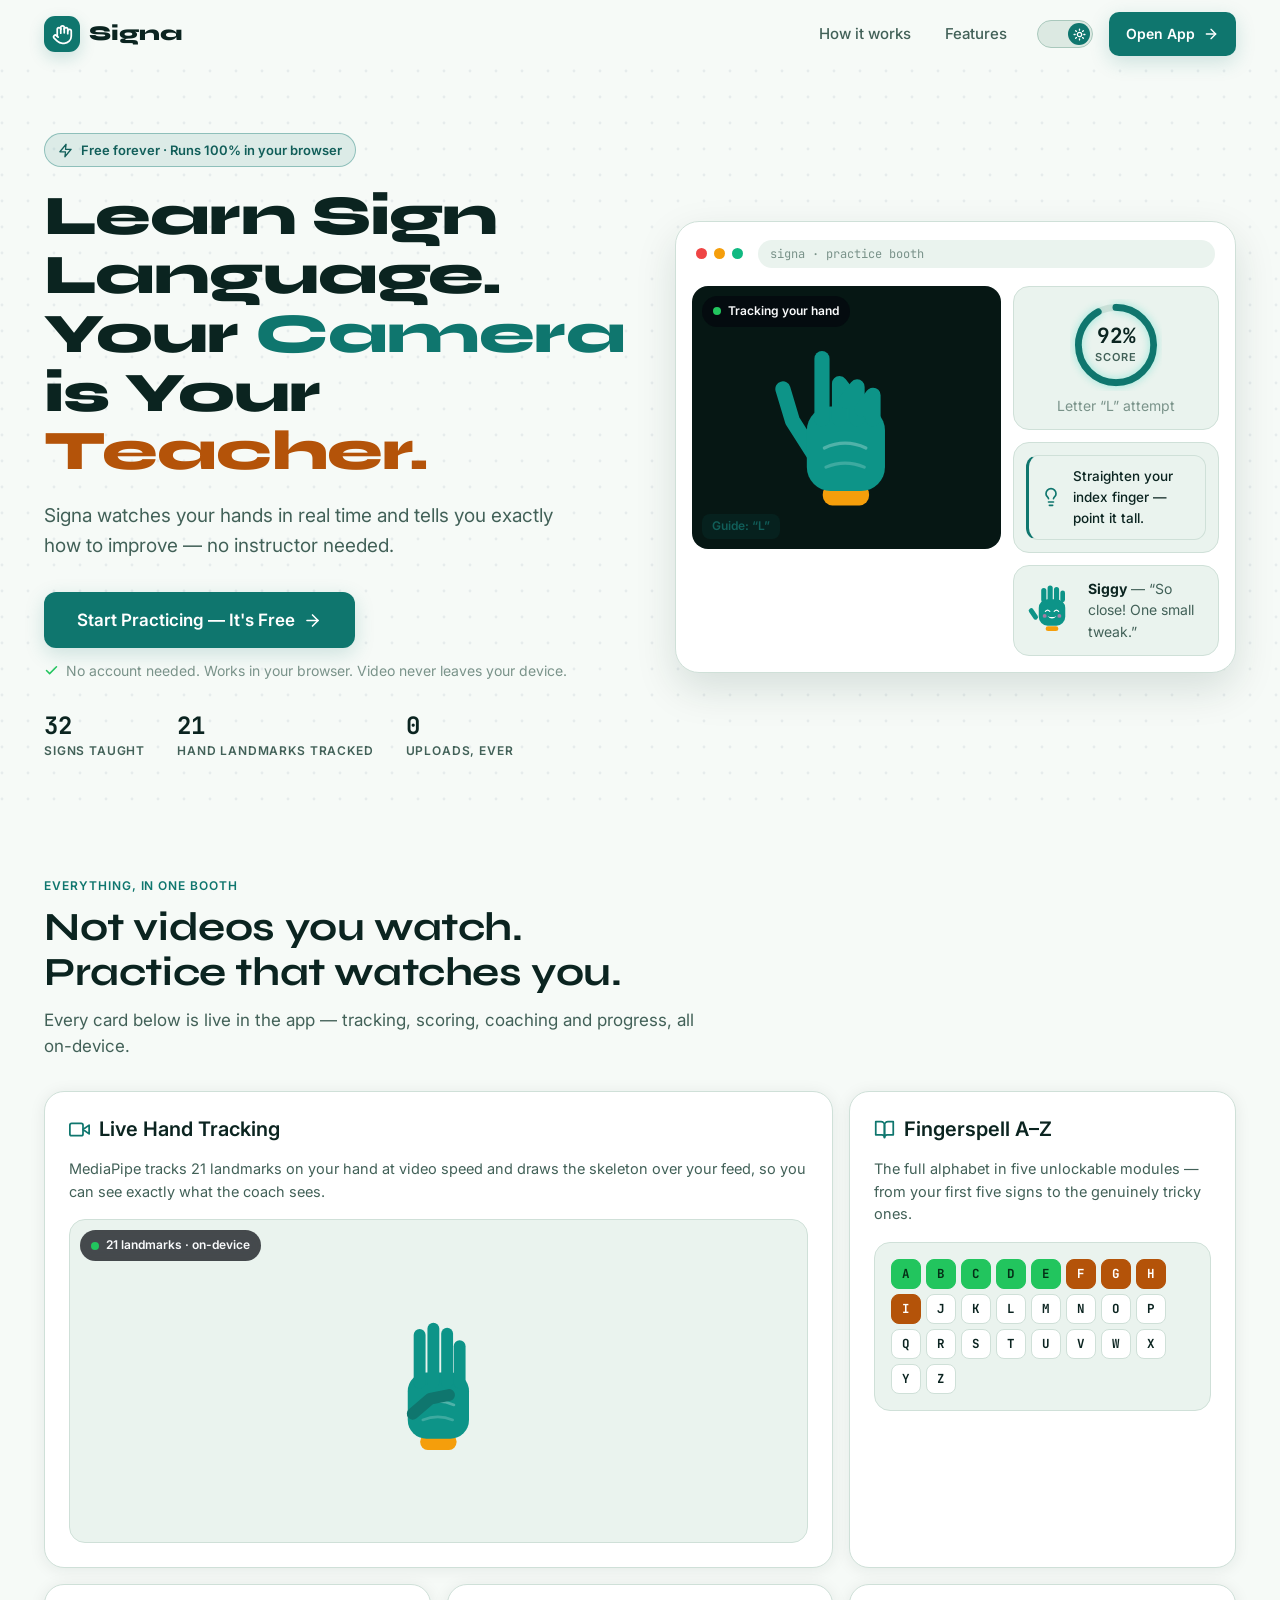
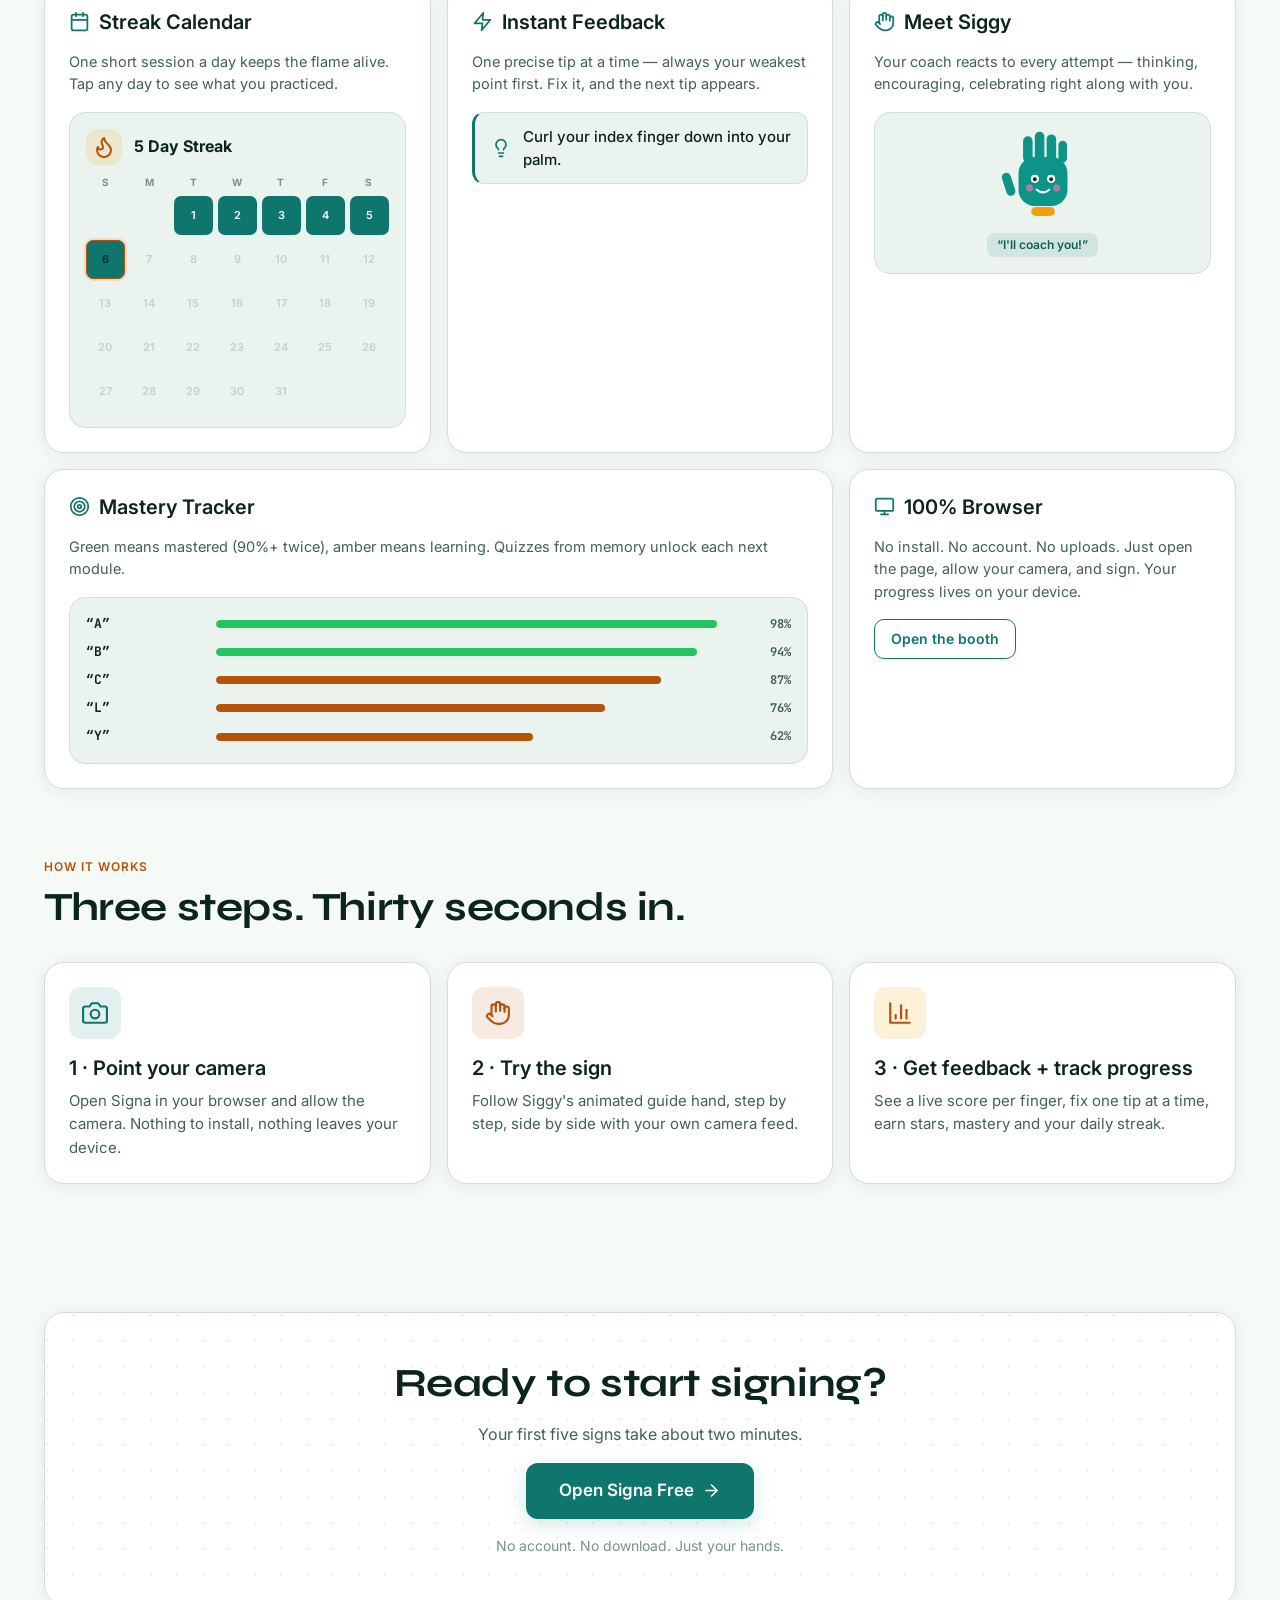
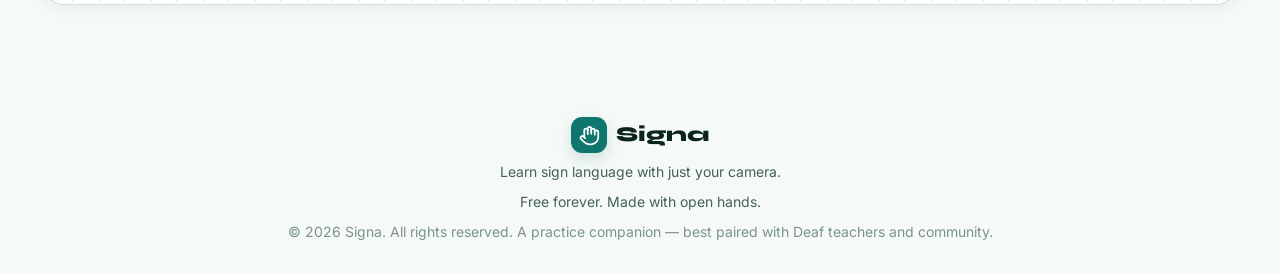
==== commit d92068a4: "Refresh Signa palette and responsive layout" ====
--- a/index.html
+++ b/index.html
@@ -17,10 +17,12 @@
   <meta property="og:title" content="Signa — Learn Sign Language. Your Camera is Your Teacher.">
   <meta property="og:description" content="Real-time hand tracking, instant per-finger feedback, streaks and a full A–Z curriculum. Free, in your browser.">
   <meta property="og:type" content="website">
-  <meta property="og:image" content="assets/images/og-image.png">
+  <meta property="og:url" content="https://signa-live-app.vercel.app/">
+  <meta property="og:image" content="https://signa-live-app.vercel.app/assets/images/og-image.png">
   <meta name="twitter:card" content="summary_large_image">
-  <meta name="theme-color" content="#0A0F1E">
-  <link rel="icon" href="data:image/svg+xml,%3Csvg xmlns='http://www.w3.org/2000/svg' viewBox='0 0 64 64'%3E%3Crect width='64' height='64' rx='14' fill='%237C3AED'/%3E%3Cpath d='M42 28V14a5 5 0 0 0-10 0v-2a5 5 0 0 0-10 0v14' fill='none' stroke='white' stroke-width='5' stroke-linecap='round'/%3E%3Cpath d='M22 26v12c0 9 6 14 14 14s14-5 14-14v-8' fill='none' stroke='white' stroke-width='5' stroke-linecap='round'/%3E%3C/svg%3E">
+  <link rel="canonical" href="https://signa-live-app.vercel.app/">
+  <meta name="theme-color" content="#061714">
+  <link rel="icon" href="data:image/svg+xml,%3Csvg xmlns='http://www.w3.org/2000/svg' viewBox='0 0 64 64'%3E%3Crect width='64' height='64' rx='14' fill='%230D9488'/%3E%3Cpath d='M42 28V14a5 5 0 0 0-10 0v-2a5 5 0 0 0-10 0v14' fill='none' stroke='white' stroke-width='5' stroke-linecap='round'/%3E%3Cpath d='M22 26v12c0 9 6 14 14 14s14-5 14-14v-8' fill='none' stroke='white' stroke-width='5' stroke-linecap='round'/%3E%3C/svg%3E">
   <link rel="preconnect" href="https://fonts.googleapis.com">
   <link rel="preconnect" href="https://fonts.gstatic.com" crossorigin>
   <link href="https://fonts.googleapis.com/css2?family=Syne:wght@700;800&family=Inter:wght@400;500;600;700&family=JetBrains+Mono:wght@700&display=swap" rel="stylesheet">
--- a/css/tokens.css
+++ b/css/tokens.css
@@ -5,34 +5,37 @@
    ============================================================ */
 :root {
   /* Brand accents (same in both modes) */
-  --accent: #7C3AED;
-  --accent-hover: #6D28D9;
-  --accent-2: #14B8A6;
-  --glow: rgba(124, 58, 237, 0.19);
-  --success: #10B981;
+  --accent: #2DD4BF;
+  --accent-hover: #5EEAD4;
+  --accent-2: #FBBF24;
+  --accent-2-hover: #FCD34D;
+  --on-accent: #03251F;
+  --on-accent-2: #2A1600;
+  --glow: rgba(45, 212, 191, 0.22);
+  --success: #22C55E;
   --warning: #F59E0B;
   --error: #EF4444;
-  --accent-soft: rgba(124, 58, 237, 0.14);
-  --accent-border: rgba(124, 58, 237, 0.35);
-  --success-soft: rgba(16, 185, 129, 0.15);
+  --accent-soft: rgba(45, 212, 191, 0.14);
+  --accent-border: rgba(45, 212, 191, 0.38);
+  --success-soft: rgba(34, 197, 94, 0.15);
   --warning-soft: rgba(245, 158, 11, 0.15);
   --error-soft: rgba(239, 68, 68, 0.14);
-  --teal-soft: rgba(20, 184, 166, 0.14);
+  --teal-soft: rgba(251, 191, 36, 0.14);
 
   /* Dark mode surfaces (default) */
-  --bg: #0A0F1E;
-  --surface: #111827;
-  --surface-elevated: #1A2235;
-  --border: #1E2D45;
-  --text-primary: #F9FAFB;
-  --text-secondary: #9CA3AF;
-  --text-muted: #6B7280;
+  --bg: #061714;
+  --surface: #0B211D;
+  --surface-elevated: #122E29;
+  --border: #1C4038;
+  --text-primary: #F3FAF7;
+  --text-secondary: #A7BDB5;
+  --text-muted: #749288;
   --shadow: 0 4px 24px rgba(0, 0, 0, 0.35);
   --shadow-lg: 0 16px 48px rgba(0, 0, 0, 0.45);
-  --toggle-bg: #1A2235;
-  --toggle-border: rgba(124, 58, 237, 0.4);
-  --camera-bg: #05080F;
-  --dot: rgba(148, 163, 184, 0.07);
+  --toggle-bg: #122E29;
+  --toggle-border: rgba(45, 212, 191, 0.42);
+  --camera-bg: #03100D;
+  --dot: rgba(153, 246, 228, 0.06);
 
   /* Typography */
   --font-display: "Syne", system-ui, sans-serif;
--- a/css/theme.css
+++ b/css/theme.css
@@ -3,19 +3,30 @@
    Applied via html[data-theme="light"]. Default follows system.
    ============================================================ */
 html[data-theme="light"] {
-  --bg: #F8FAFC;
+  --accent: #0F766E;
+  --accent-hover: #115E59;
+  --accent-2: #B45309;
+  --accent-2-hover: #92400E;
+  --on-accent: #FFFFFF;
+  --on-accent-2: #FFFFFF;
+  --glow: rgba(15, 118, 110, 0.18);
+  --accent-soft: rgba(15, 118, 110, 0.11);
+  --accent-border: rgba(15, 118, 110, 0.38);
+  --teal-soft: rgba(180, 83, 9, 0.12);
+  --warning: #B45309;
+  --bg: #F6FAF7;
   --surface: #FFFFFF;
-  --surface-elevated: #F1F5F9;
-  --border: #E2E8F0;
-  --text-primary: #0F172A;
-  --text-secondary: #475569;
-  --text-muted: #94A3B8;
-  --shadow: 0 2px 16px rgba(15, 23, 42, 0.08);
-  --shadow-lg: 0 16px 40px rgba(15, 23, 42, 0.12);
-  --toggle-bg: #E2E8F0;
-  --toggle-border: #CBD5E1;
-  --camera-bg: #0A0F1E;
-  --dot: rgba(15, 23, 42, 0.05);
+  --surface-elevated: #EAF3EE;
+  --border: #CFE0D8;
+  --text-primary: #0B2420;
+  --text-secondary: #426158;
+  --text-muted: #7A938A;
+  --shadow: 0 2px 16px rgba(6, 44, 38, 0.08);
+  --shadow-lg: 0 16px 40px rgba(6, 44, 38, 0.13);
+  --toggle-bg: #DCE9E2;
+  --toggle-border: #A9C8BC;
+  --camera-bg: #061714;
+  --dot: rgba(11, 36, 32, 0.05);
 }
 
 /* Smooth the swap without animating layout */
@@ -36,7 +47,7 @@
 .theme-toggle__thumb {
   position: absolute; top: 2px; left: 2px;
   width: 22px; height: 22px; border-radius: var(--radius-full);
-  background: var(--accent); color: #fff;
+  background: var(--accent); color: var(--on-accent);
   display: grid; place-items: center;
   transform: translateX(0);
   transition: transform 300ms var(--ease-inout);
@@ -46,3 +57,5 @@
 .theme-toggle .icon-sun { display: none; }
 html[data-theme="light"] .theme-toggle .icon-sun { display: block; }
 html[data-theme="light"] .theme-toggle .icon-moon { display: none; }
+
+.theme-toggle::after { content: ""; position: absolute; inset: -10px -6px; }
--- a/css/animations.css
+++ b/css/animations.css
@@ -30,8 +30,8 @@
   50% { transform: translateY(-5px) rotate(1deg); }
 }
 @keyframes pulseViolet {
-  0%, 100% { box-shadow: 0 0 0 0 rgba(124, 58, 237, 0); border-color: var(--border); }
-  50% { box-shadow: 0 0 0 6px rgba(124, 58, 237, 0.18); border-color: var(--accent); }
+  0%, 100% { box-shadow: 0 0 0 0 rgba(45, 212, 191, 0); border-color: var(--border); }
+  50% { box-shadow: 0 0 0 6px rgba(45, 212, 191, 0.20); border-color: var(--accent); }
 }
 @keyframes dayPop { from { transform: scale(0); } to { transform: scale(1); } }
 @keyframes badgePop {
--- a/css/components.css
+++ b/css/components.css
@@ -15,13 +15,13 @@
 .btn:hover { text-decoration: none; }
 .btn:active { transform: scale(0.98); }
 .btn svg { width: 19px; height: 19px; flex: none; }
-.btn-primary { background: var(--accent); color: #fff; box-shadow: 0 6px 20px var(--glow); }
+.btn-primary { background: var(--accent); color: var(--on-accent); box-shadow: 0 6px 20px var(--glow); }
 .btn-primary:hover { background: var(--accent-hover); transform: scale(1.02); }
 .btn-primary:active { transform: scale(0.98); }
 .btn-secondary { background: transparent; border-color: var(--accent); color: var(--accent); }
 .btn-secondary:hover { background: var(--accent-soft); }
-.btn-teal { background: var(--accent-2); color: #fff; }
-.btn-teal:hover { background: #0F9B8A; transform: scale(1.02); }
+.btn-teal { background: var(--accent-2); color: var(--on-accent-2); }
+.btn-teal:hover { background: var(--accent-2-hover); transform: scale(1.02); }
 .btn-ghost { background: transparent; color: var(--text-secondary); }
 .btn-ghost:hover { background: var(--surface-elevated); color: var(--text-primary); }
 .btn-danger { background: var(--error-soft); color: var(--error); border-color: rgba(239, 68, 68, 0.4); }
@@ -81,7 +81,7 @@
   transition: all var(--dur); min-height: 40px;
 }
 .chip:hover { border-color: var(--accent-border); color: var(--text-primary); }
-.chip.is-active { background: var(--accent); border-color: var(--accent); color: #fff; }
+.chip.is-active { background: var(--accent); border-color: var(--accent); color: var(--on-accent); }
 .chip svg { width: 15px; height: 15px; }
 
 /* ---------- Progress bars & meters ---------- */
@@ -108,7 +108,7 @@
 .score-ring__fill {
   stroke: var(--accent); stroke-linecap: round;
   transition: stroke-dashoffset 240ms var(--ease-out), stroke 240ms;
-  filter: drop-shadow(0 0 6px rgba(124, 58, 237, 0.45));
+  filter: drop-shadow(0 0 6px rgba(45, 212, 191, 0.45));
 }
 .score-ring__center {
   position: absolute; inset: 0; display: grid; place-content: center; text-align: center;
@@ -148,7 +148,7 @@
   transition: all var(--dur);
 }
 .step-indicator__dot svg { width: 14px; height: 14px; }
-.step-indicator__dot.is-current { border-color: var(--accent); background: var(--accent); color: #fff; }
+.step-indicator__dot.is-current { border-color: var(--accent); background: var(--accent); color: var(--on-accent); }
 .step-indicator__dot.is-done { border-color: var(--success); background: var(--success); color: #fff; }
 .step-indicator__line { height: 2px; width: 44px; background: var(--border); }
 .step-indicator__line.is-done { background: var(--success); }
@@ -175,7 +175,7 @@
 .search-wrap .input { padding-left: 42px; }
 
 .switch { position: relative; width: 50px; height: 28px; flex: none; }
-.switch input { position: absolute; opacity: 0; inset: 0; cursor: pointer; z-index: 2; }
+.switch input { position: absolute; opacity: 0; inset: -10px 0; cursor: pointer; z-index: 2; }
 .switch__track {
   position: absolute; inset: 0; border-radius: var(--radius-full);
   background: var(--surface-elevated); border: 1px solid var(--border);
@@ -243,22 +243,22 @@
   display: grid; place-items: center; color: var(--warning); background: var(--warning-soft);
 }
 .streak-flame svg { width: 24px; height: 24px; }
-.calendar { display: grid; gap: 6px; }
-.calendar__head, .calendar__grid { display: grid; grid-template-columns: repeat(7, 1fr); gap: 5px; }
+.calendar { display: grid; gap: 6px; min-width: 0; }
+.calendar__head, .calendar__grid { display: grid; grid-template-columns: repeat(7, minmax(0, 1fr)); gap: 5px; }
 .calendar__head span { text-align: center; font-size: 10px; font-weight: 700; letter-spacing: 0.06em; color: var(--text-muted); }
 .calendar__day {
   aspect-ratio: 1; border-radius: 7px; display: grid; place-items: center;
   font-size: 11px; font-weight: 600; color: var(--text-muted);
-  background: var(--surface-elevated); border: 1px solid transparent; min-height: 0;
+  background: var(--surface-elevated); border: 1px solid transparent; min-height: 0; min-width: 0;
 }
 button.calendar__day:hover { border-color: var(--accent-border); }
-.calendar__day.is-filled { background: var(--accent); color: #fff; }
+.calendar__day.is-filled { background: var(--accent); color: var(--on-accent); }
 .calendar__day.is-today { border-color: var(--accent-2); color: var(--text-primary); }
 .calendar__day.is-filled.is-today { border-color: var(--accent-2); box-shadow: 0 0 0 2px var(--teal-soft); }
 .calendar__day.is-empty { background: transparent; }
 .calendar__day.is-future { opacity: 0.35; }
 .calendar.lg .calendar__day { font-size: 13px; border-radius: 10px; }
-.week-strip { display: grid; grid-template-columns: repeat(7, 1fr); gap: 6px; }
+.week-strip { display: grid; grid-template-columns: repeat(7, minmax(0, 1fr)); gap: 6px; min-width: 0; }
 .week-strip .calendar__day { font-size: 12px; }
 
 /* ---------- Modal / bottom sheet ---------- */
@@ -326,6 +326,10 @@
 }
 .session-grid { display: grid; grid-template-columns: 1fr 1fr; gap: var(--space-4); }
 .session-grid.single { grid-template-columns: 1fr; }
+.session-feedback { flex: 1 1 250px; min-width: min(250px, 100%); display: grid; gap: 14px; align-content: start; }
+.session-actions { display: grid; gap: 10px; min-width: 190px; align-content: start; }
+.session-actions .btn { width: 100%; }
+.sim-presets { display: flex; gap: 8px; flex-wrap: wrap; }
 @media (max-width: 767px) { .session-grid { grid-template-columns: 1fr; } }
 
 /* ---------- Siggy ---------- */
@@ -356,7 +360,7 @@
 .logo:hover { text-decoration: none; }
 .logo__mark {
   width: 36px; height: 36px; border-radius: 11px; flex: none;
-  background: var(--accent); color: #fff; display: grid; place-items: center;
+  background: var(--accent); color: var(--on-accent); display: grid; place-items: center;
   box-shadow: 0 6px 16px var(--glow);
 }
 .logo__mark svg { width: 21px; height: 21px; }
@@ -377,3 +381,39 @@
 .dot-grid-bg {
   background-image: url("data:image/svg+xml,%3Csvg xmlns='http://www.w3.org/2000/svg' width='26' height='26'%3E%3Ccircle cx='2' cy='2' r='1.4' fill='%2394A3B8' fill-opacity='0.16'/%3E%3C/svg%3E");
 }
+
+
+/* ---------- Responsive fit pass: controls stay visible, aligned, tappable ---------- */
+.streak-head { flex-wrap: wrap; row-gap: 10px; }
+.setting-row { flex-wrap: wrap; }
+.setting-row__text { flex: 1 1 190px; min-width: 0; }
+.setting-row .select { flex: 0 1 190px; }
+
+@media (max-width: 767px) {
+  .card { padding: 20px; }
+  .btn-sm { min-height: 48px; padding: 10px 18px; }
+  .btn-lg { min-height: 52px; padding: 13px 22px; font-size: 16px; }
+  .chip { min-height: 48px; padding: 10px 16px; }
+  .icon-btn { width: 48px; height: 48px; }
+  .sign-chip { min-height: 44px; padding: 9px 12px; }
+  .calendar__head, .calendar__grid { gap: 4px; }
+  .calendar__day { min-height: 42px; }
+  .meter { grid-template-columns: minmax(82px, 34%) minmax(0, 1fr) 46px; gap: 10px; }
+  .avatar-frame { aspect-ratio: 16 / 10; }
+  .avatar-frame [data-demo] { width: min(46%, 170px) !important; }
+  .camera-frame { aspect-ratio: auto; min-height: 330px; }
+  .camera-frame__placeholder { padding: 20px; }
+  .session-actions { width: 100%; min-width: 0; }
+  .session-feedback { flex-basis: 100%; }
+  .sim-presets { display: grid; grid-template-columns: repeat(2, minmax(0, 1fr)); width: 100%; }
+  .sim-presets .btn { width: 100%; }
+  .sign-grid { grid-template-columns: repeat(auto-fill, minmax(min(104px, 100%), 1fr)); }
+  .setting-row .select { flex: 1 1 150px; min-width: min(150px, 100%); }
+  .modal { padding: 24px 20px calc(24px + env(safe-area-inset-bottom)); }
+}
+
+@media (max-width: 380px) {
+  .card { padding: 18px; }
+  .score-ring { width: 118px; height: 118px; }
+  .camera-frame { min-height: 310px; }
+}
--- a/css/landing.css
+++ b/css/landing.css
@@ -77,7 +77,7 @@
   width: 30px; height: 30px; display: grid; place-items: center;
   border-radius: 8px; background: var(--surface); border: 1px solid var(--border);
 }
-.alpha-strip span.done { background: var(--success); color: #fff; border-color: var(--success); }
+.alpha-strip span.done { background: var(--success); color: #052E16; border-color: var(--success); }
 .alpha-strip span.doing { background: var(--warning); color: #fff; border-color: var(--warning); }
 .mastery-bars { display: grid; gap: 8px; }
 
@@ -111,3 +111,29 @@
   .bento .span-2 { grid-column: auto; }
   .section { padding: var(--space-12) 0; }
 }
+
+
+/* Small-screen landing fit: nav and hero CTA never clip or wrap awkwardly. */
+.bento > *, .steps > *, .hero__grid > * { min-width: 0; }
+
+@media (max-width: 767px) {
+  .hero .btn-lg { width: min(100%, 420px); white-space: nowrap; font-size: 15px; padding-inline: 16px; }
+  .hero__eyebrow { line-height: 1.35; }
+}
+
+@media (max-width: 640px) {
+  .landing-nav__inner { gap: 10px; }
+  .landing-nav .theme-toggle-slot { margin-left: auto; }
+  .landing-nav .btn { margin-left: 0; padding: 9px 13px; font-size: 14px; white-space: nowrap; min-height: 44px; }
+  .landing .logo { font-size: 19px; }
+  .landing .logo__mark { width: 34px; height: 34px; }
+}
+
+@media (max-width: 380px) {
+  .landing .wrap { padding: 0 14px; }
+  .landing-nav__inner { gap: 8px; }
+  .landing .logo { gap: 7px; font-size: 18px; }
+  .landing .logo__mark { width: 32px; height: 32px; border-radius: 10px; }
+  .landing-nav .btn { padding: 8px 11px; font-size: 13.5px; }
+  .hero h1 { font-size: 34px; }
+}
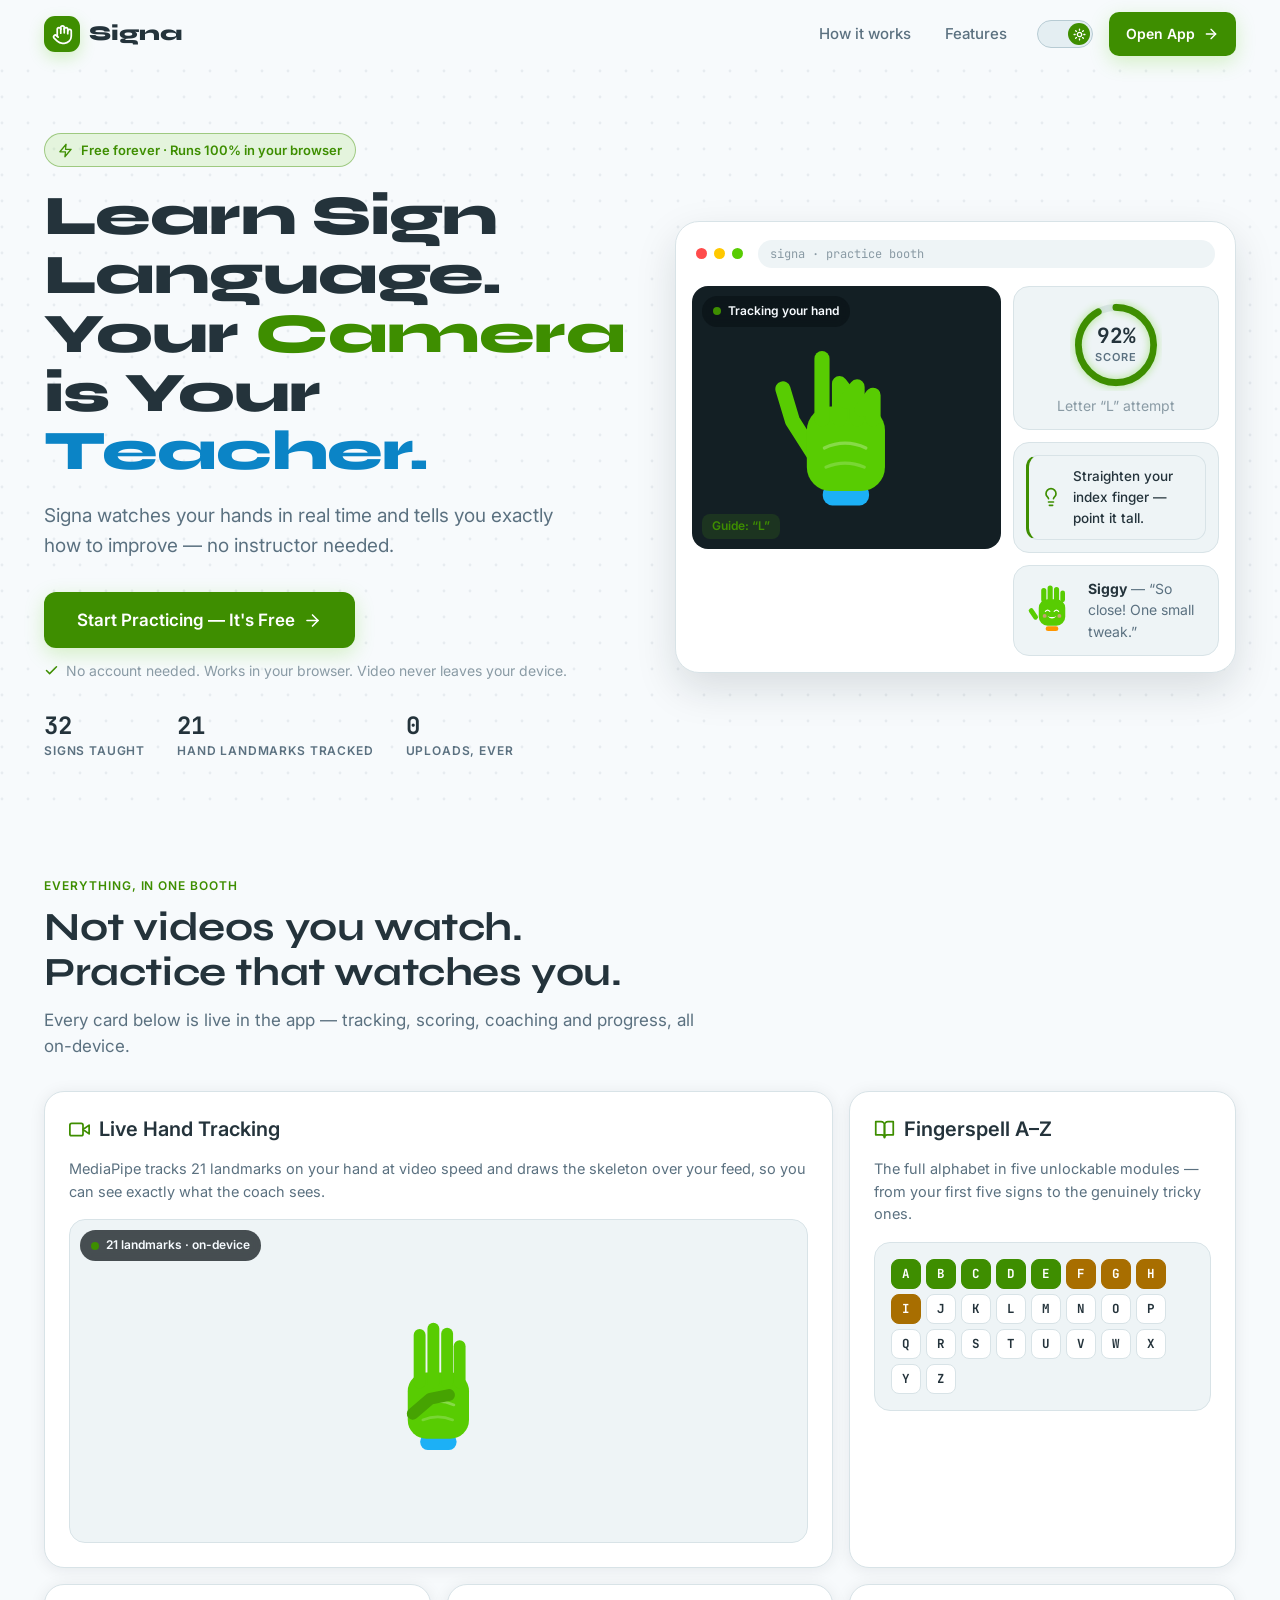
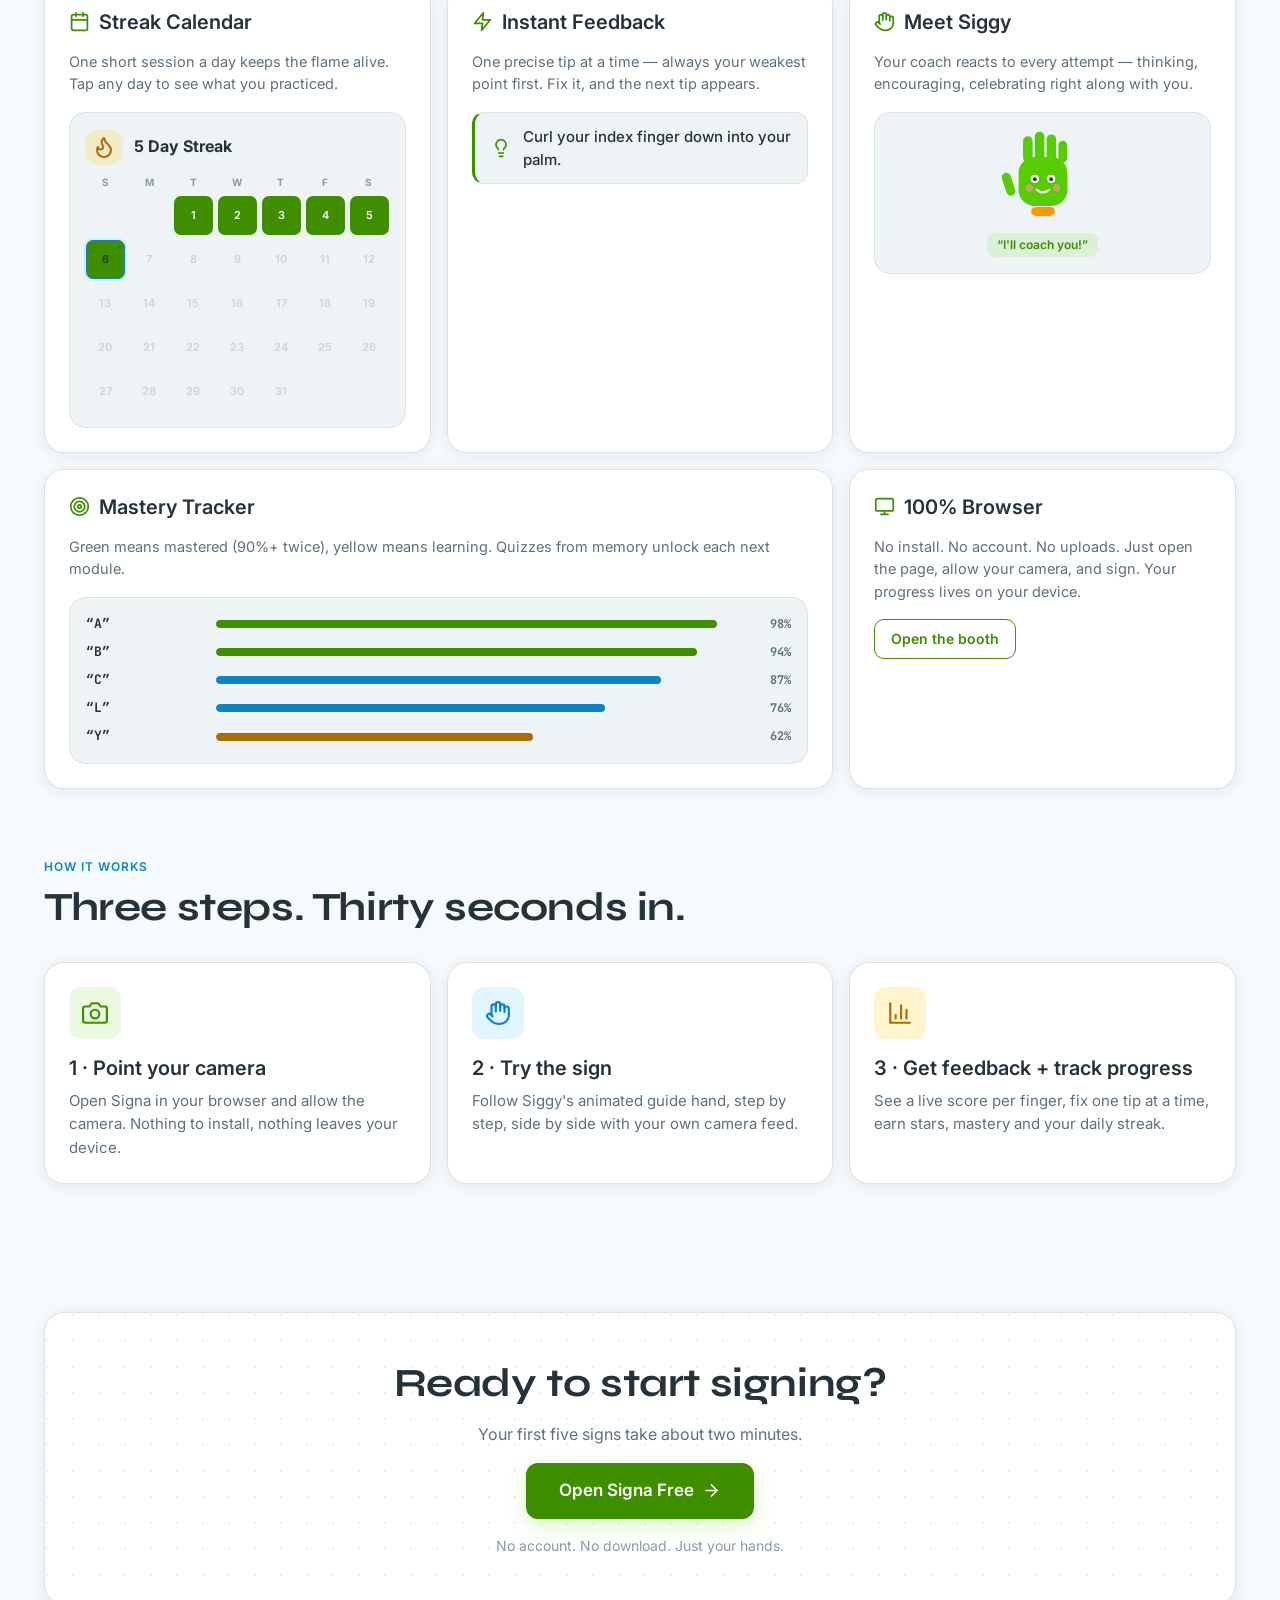
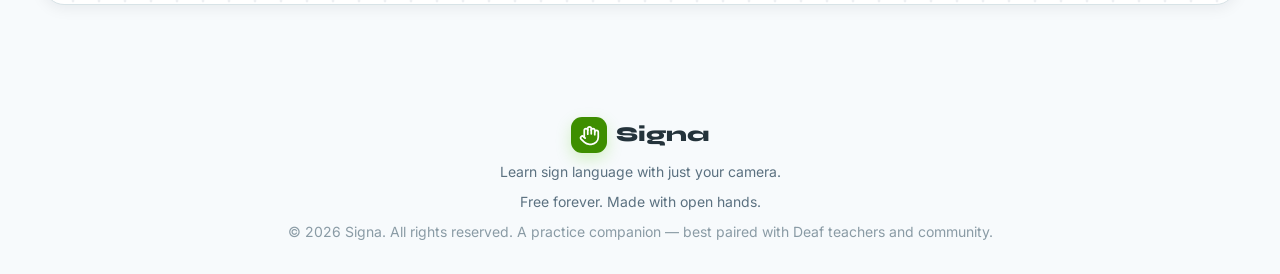
==== commit 8fc56cf5: "Apply Duolingo-inspired color palette" ====
--- a/index.html
+++ b/index.html
@@ -21,8 +21,8 @@
   <meta property="og:image" content="https://signa-live-app.vercel.app/assets/images/og-image.png">
   <meta name="twitter:card" content="summary_large_image">
   <link rel="canonical" href="https://signa-live-app.vercel.app/">
-  <meta name="theme-color" content="#061714">
-  <link rel="icon" href="data:image/svg+xml,%3Csvg xmlns='http://www.w3.org/2000/svg' viewBox='0 0 64 64'%3E%3Crect width='64' height='64' rx='14' fill='%230D9488'/%3E%3Cpath d='M42 28V14a5 5 0 0 0-10 0v-2a5 5 0 0 0-10 0v14' fill='none' stroke='white' stroke-width='5' stroke-linecap='round'/%3E%3Cpath d='M22 26v12c0 9 6 14 14 14s14-5 14-14v-8' fill='none' stroke='white' stroke-width='5' stroke-linecap='round'/%3E%3C/svg%3E">
+  <meta name="theme-color" content="#131F24">
+  <link rel="icon" href="data:image/svg+xml,%3Csvg xmlns='http://www.w3.org/2000/svg' viewBox='0 0 64 64'%3E%3Crect width='64' height='64' rx='14' fill='%2358CC02'/%3E%3Cpath d='M42 28V14a5 5 0 0 0-10 0v-2a5 5 0 0 0-10 0v14' fill='none' stroke='white' stroke-width='5' stroke-linecap='round'/%3E%3Cpath d='M22 26v12c0 9 6 14 14 14s14-5 14-14v-8' fill='none' stroke='white' stroke-width='5' stroke-linecap='round'/%3E%3C/svg%3E">
   <link rel="preconnect" href="https://fonts.googleapis.com">
   <link rel="preconnect" href="https://fonts.gstatic.com" crossorigin>
   <link href="https://fonts.googleapis.com/css2?family=Syne:wght@700;800&family=Inter:wght@400;500;600;700&family=JetBrains+Mono:wght@700&display=swap" rel="stylesheet">
@@ -73,9 +73,9 @@
       <!-- App mockup -->
       <div class="mockup anim-fade-up" aria-hidden="true">
         <div class="mockup__bar">
-          <span class="mockup__dot" style="background:#EF4444"></span>
-          <span class="mockup__dot" style="background:#F59E0B"></span>
-          <span class="mockup__dot" style="background:#10B981"></span>
+          <span class="mockup__dot" style="background:#FF4B4B"></span>
+          <span class="mockup__dot" style="background:#FFC800"></span>
+          <span class="mockup__dot" style="background:#58CC02"></span>
           <span class="mockup__url">signa · practice booth</span>
         </div>
         <div class="mockup__body">
@@ -167,7 +167,7 @@
 
         <article class="card card-hover span-2 reveal">
           <h3><svg viewBox="0 0 24 24" fill="none" stroke="currentColor" stroke-width="2" stroke-linecap="round" stroke-linejoin="round" aria-hidden="true"><circle cx="12" cy="12" r="10"/><circle cx="12" cy="12" r="6"/><circle cx="12" cy="12" r="2"/></svg> Mastery Tracker</h3>
-          <p>Green means mastered (90%+ twice), amber means learning. Quizzes from memory unlock each next module.</p>
+          <p>Green means mastered (90%+ twice), yellow means learning. Quizzes from memory unlock each next module.</p>
           <div class="mastery-bars bento__visual" data-mastery-bars></div>
         </article>
 
@@ -194,7 +194,7 @@
           <p>Open Signa in your browser and allow the camera. Nothing to install, nothing leaves your device.</p>
         </article>
         <article class="card card-hover step-card reveal">
-          <div class="step-card__num" style="background:var(--teal-soft);color:var(--accent-2)"><svg viewBox="0 0 24 24" fill="none" stroke="currentColor" stroke-width="2" stroke-linecap="round" stroke-linejoin="round" aria-hidden="true"><path d="M18 11V6a2 2 0 0 0-2-2a2 2 0 0 0-2 2"/><path d="M14 10V4a2 2 0 0 0-2-2a2 2 0 0 0-2 2v2"/><path d="M10 10.5V6a2 2 0 0 0-2-2a2 2 0 0 0-2 2v8"/><path d="M18 8a2 2 0 1 1 4 0v6a8 8 0 0 1-8 8h-2c-2.8 0-4.5-.86-5.99-2.34l-3.6-3.6a2 2 0 0 1 2.83-2.82L7 15"/></svg></div>
+          <div class="step-card__num" style="background:var(--accent-2-soft);color:var(--accent-2)"><svg viewBox="0 0 24 24" fill="none" stroke="currentColor" stroke-width="2" stroke-linecap="round" stroke-linejoin="round" aria-hidden="true"><path d="M18 11V6a2 2 0 0 0-2-2a2 2 0 0 0-2 2"/><path d="M14 10V4a2 2 0 0 0-2-2a2 2 0 0 0-2 2v2"/><path d="M10 10.5V6a2 2 0 0 0-2-2a2 2 0 0 0-2 2v8"/><path d="M18 8a2 2 0 1 1 4 0v6a8 8 0 0 1-8 8h-2c-2.8 0-4.5-.86-5.99-2.34l-3.6-3.6a2 2 0 0 1 2.83-2.82L7 15"/></svg></div>
           <h3>2 · Try the sign</h3>
           <p>Follow Siggy's animated guide hand, step by step, side by side with your own camera feed.</p>
         </article>
--- a/css/tokens.css
+++ b/css/tokens.css
@@ -4,38 +4,39 @@
    Light overrides live in theme.css under [data-theme="light"].
    ============================================================ */
 :root {
-  /* Brand accents (same in both modes) */
-  --accent: #2DD4BF;
-  --accent-hover: #5EEAD4;
-  --accent-2: #FBBF24;
-  --accent-2-hover: #FCD34D;
-  --on-accent: #03251F;
-  --on-accent-2: #2A1600;
-  --glow: rgba(45, 212, 191, 0.22);
-  --success: #22C55E;
-  --warning: #F59E0B;
-  --error: #EF4444;
-  --accent-soft: rgba(45, 212, 191, 0.14);
-  --accent-border: rgba(45, 212, 191, 0.38);
-  --success-soft: rgba(34, 197, 94, 0.15);
-  --warning-soft: rgba(245, 158, 11, 0.15);
-  --error-soft: rgba(239, 68, 68, 0.14);
-  --teal-soft: rgba(251, 191, 36, 0.14);
+  /* Duolingo-inspired brand accents: Feather Green + sky blue. */
+  --accent: #58CC02;
+  --accent-hover: #89E219;
+  --accent-2: #1CB0F6;
+  --accent-2-hover: #57C8FF;
+  --on-accent: #0B1D00;
+  --on-accent-2: #06283D;
+  --on-warning: #332500;
+  --glow: rgba(88, 204, 2, 0.24);
+  --success: #58CC02;
+  --warning: #FFC800;
+  --error: #FF4B4B;
+  --accent-soft: rgba(88, 204, 2, 0.14);
+  --accent-border: rgba(88, 204, 2, 0.42);
+  --success-soft: rgba(88, 204, 2, 0.15);
+  --warning-soft: rgba(255, 200, 0, 0.16);
+  --error-soft: rgba(255, 75, 75, 0.15);
+  --accent-2-soft: rgba(28, 176, 246, 0.15);
 
   /* Dark mode surfaces (default) */
-  --bg: #061714;
-  --surface: #0B211D;
-  --surface-elevated: #122E29;
-  --border: #1C4038;
-  --text-primary: #F3FAF7;
-  --text-secondary: #A7BDB5;
-  --text-muted: #749288;
+  --bg: #131F24;
+  --surface: #1F2A30;
+  --surface-elevated: #26353D;
+  --border: #37464F;
+  --text-primary: #F1F7FB;
+  --text-secondary: #A9BCC6;
+  --text-muted: #7F96A3;
   --shadow: 0 4px 24px rgba(0, 0, 0, 0.35);
   --shadow-lg: 0 16px 48px rgba(0, 0, 0, 0.45);
-  --toggle-bg: #122E29;
-  --toggle-border: rgba(45, 212, 191, 0.42);
-  --camera-bg: #03100D;
-  --dot: rgba(153, 246, 228, 0.06);
+  --toggle-bg: #26353D;
+  --toggle-border: rgba(88, 204, 2, 0.48);
+  --camera-bg: #0B1418;
+  --dot: rgba(255, 255, 255, 0.055);
 
   /* Typography */
   --font-display: "Syne", system-ui, sans-serif;
--- a/css/theme.css
+++ b/css/theme.css
@@ -3,30 +3,36 @@
    Applied via html[data-theme="light"]. Default follows system.
    ============================================================ */
 html[data-theme="light"] {
-  --accent: #0F766E;
-  --accent-hover: #115E59;
-  --accent-2: #B45309;
-  --accent-2-hover: #92400E;
+  --accent: #3E8E00;
+  --accent-hover: #58A700;
+  --accent-2: #0B84C6;
+  --accent-2-hover: #0876B5;
   --on-accent: #FFFFFF;
   --on-accent-2: #FFFFFF;
-  --glow: rgba(15, 118, 110, 0.18);
-  --accent-soft: rgba(15, 118, 110, 0.11);
-  --accent-border: rgba(15, 118, 110, 0.38);
-  --teal-soft: rgba(180, 83, 9, 0.12);
-  --warning: #B45309;
-  --bg: #F6FAF7;
+  --on-warning: #FFFFFF;
+  --glow: rgba(88, 204, 2, 0.22);
+  --accent-soft: rgba(88, 204, 2, 0.12);
+  --accent-border: rgba(62, 142, 0, 0.42);
+  --accent-2-soft: rgba(28, 176, 246, 0.13);
+  --success: #3E8E00;
+  --success-soft: rgba(88, 204, 2, 0.14);
+  --warning: #A86E00;
+  --warning-soft: rgba(255, 200, 0, 0.20);
+  --error: #D33131;
+  --error-soft: rgba(255, 75, 75, 0.12);
+  --bg: #F7FAFC;
   --surface: #FFFFFF;
-  --surface-elevated: #EAF3EE;
-  --border: #CFE0D8;
-  --text-primary: #0B2420;
-  --text-secondary: #426158;
-  --text-muted: #7A938A;
-  --shadow: 0 2px 16px rgba(6, 44, 38, 0.08);
-  --shadow-lg: 0 16px 40px rgba(6, 44, 38, 0.13);
-  --toggle-bg: #DCE9E2;
-  --toggle-border: #A9C8BC;
-  --camera-bg: #061714;
-  --dot: rgba(11, 36, 32, 0.05);
+  --surface-elevated: #EEF4F6;
+  --border: #D8E3E7;
+  --text-primary: #24333B;
+  --text-secondary: #5B7180;
+  --text-muted: #8A9BA5;
+  --shadow: 0 2px 16px rgba(19, 31, 36, 0.08);
+  --shadow-lg: 0 16px 40px rgba(19, 31, 36, 0.13);
+  --toggle-bg: #E4EEF2;
+  --toggle-border: #B7CBD3;
+  --camera-bg: #131F24;
+  --dot: rgba(36, 51, 59, 0.05);
 }
 
 /* Smooth the swap without animating layout */
--- a/css/animations.css
+++ b/css/animations.css
@@ -30,8 +30,8 @@
   50% { transform: translateY(-5px) rotate(1deg); }
 }
 @keyframes pulseViolet {
-  0%, 100% { box-shadow: 0 0 0 0 rgba(45, 212, 191, 0); border-color: var(--border); }
-  50% { box-shadow: 0 0 0 6px rgba(45, 212, 191, 0.20); border-color: var(--accent); }
+  0%, 100% { box-shadow: 0 0 0 0 rgba(88, 204, 2, 0); border-color: var(--border); }
+  50% { box-shadow: 0 0 0 6px rgba(88, 204, 2, 0.20); border-color: var(--accent); }
 }
 @keyframes dayPop { from { transform: scale(0); } to { transform: scale(1); } }
 @keyframes badgePop {
--- a/css/components.css
+++ b/css/components.css
@@ -24,7 +24,7 @@
 .btn-teal:hover { background: var(--accent-2-hover); transform: scale(1.02); }
 .btn-ghost { background: transparent; color: var(--text-secondary); }
 .btn-ghost:hover { background: var(--surface-elevated); color: var(--text-primary); }
-.btn-danger { background: var(--error-soft); color: var(--error); border-color: rgba(239, 68, 68, 0.4); }
+.btn-danger { background: var(--error-soft); color: var(--error); border-color: rgba(255, 75, 75, 0.42); }
 .btn-danger:hover { background: var(--error); color: #fff; }
 .btn-sm { padding: 8px 16px; font-size: 14px; min-height: 40px; border-radius: 10px; }
 .btn-sm svg { width: 16px; height: 16px; }
@@ -65,8 +65,8 @@
 .badge-new { background: var(--surface-elevated); color: var(--text-secondary); }
 .badge-locked { background: var(--surface-elevated); color: var(--text-muted); }
 .badge-accent { background: var(--accent-soft); color: var(--accent); }
-html[data-theme="light"] .badge-accent { color: var(--accent-hover); }
-.badge-teal { background: var(--teal-soft); color: var(--accent-2); }
+html[data-theme="light"] .badge-accent { color: var(--accent); }
+.badge-teal { background: var(--accent-2-soft); color: var(--accent-2); }
 
 .status-dot { width: 9px; height: 9px; border-radius: 50%; flex: none; }
 .status-dot.mastered { background: var(--success); box-shadow: 0 0 0 3px var(--success-soft); }
@@ -108,7 +108,7 @@
 .score-ring__fill {
   stroke: var(--accent); stroke-linecap: round;
   transition: stroke-dashoffset 240ms var(--ease-out), stroke 240ms;
-  filter: drop-shadow(0 0 6px rgba(45, 212, 191, 0.45));
+  filter: drop-shadow(0 0 6px rgba(88, 204, 2, 0.45));
 }
 .score-ring__center {
   position: absolute; inset: 0; display: grid; place-content: center; text-align: center;
@@ -254,7 +254,7 @@
 button.calendar__day:hover { border-color: var(--accent-border); }
 .calendar__day.is-filled { background: var(--accent); color: var(--on-accent); }
 .calendar__day.is-today { border-color: var(--accent-2); color: var(--text-primary); }
-.calendar__day.is-filled.is-today { border-color: var(--accent-2); box-shadow: 0 0 0 2px var(--teal-soft); }
+.calendar__day.is-filled.is-today { border-color: var(--accent-2); box-shadow: 0 0 0 2px var(--accent-2-soft); }
 .calendar__day.is-empty { background: transparent; }
 .calendar__day.is-future { opacity: 0.35; }
 .calendar.lg .calendar__day { font-size: 13px; border-radius: 10px; }
@@ -263,7 +263,7 @@
 
 /* ---------- Modal / bottom sheet ---------- */
 .modal-backdrop {
-  position: fixed; inset: 0; z-index: 200; background: rgba(3, 6, 14, 0.62);
+  position: fixed; inset: 0; z-index: 200; background: rgba(10, 18, 22, 0.62);
   display: grid; place-items: center; padding: var(--space-4); animation: fadeIn 200ms both;
 }
 .modal {
@@ -302,17 +302,17 @@
 .camera-frame canvas { pointer-events: none; }
 .camera-frame__placeholder {
   position: absolute; inset: 0; display: grid; place-items: center; padding: var(--space-6);
-  text-align: center; color: #CBD5E1;
+  text-align: center; color: #D7E6EE;
 }
 .camera-pill {
   position: absolute; top: 10px; left: 10px; z-index: 3;
   display: inline-flex; align-items: center; gap: 7px;
-  background: rgba(5, 8, 15, 0.72); color: #F9FAFB; backdrop-filter: blur(6px);
+  background: rgba(11, 20, 24, 0.74); color: #F7FBFF; backdrop-filter: blur(6px);
   padding: 6px 11px; border-radius: var(--radius-full); font-size: 12px; font-weight: 600;
 }
 .camera-pill .dot { width: 8px; height: 8px; border-radius: 50%; background: var(--text-muted); }
 .camera-pill .dot.on { background: var(--success); }
-.camera-pill.warn { color: #FDE68A; }
+.camera-pill.warn { color: #FFE29A; }
 .avatar-frame {
   position: relative; border-radius: var(--radius-lg); border: 1px solid var(--border);
   background: var(--surface-elevated); aspect-ratio: 4 / 3;
--- a/css/landing.css
+++ b/css/landing.css
@@ -32,7 +32,7 @@
   padding: 6px 13px; border-radius: var(--radius-full);
   font-size: 13px; font-weight: 600; margin-bottom: var(--space-5);
 }
-html[data-theme="light"] .hero__eyebrow { color: var(--accent-hover); }
+html[data-theme="light"] .hero__eyebrow { color: var(--accent); }
 .hero__eyebrow svg { width: 15px; height: 15px; }
 .hero h1 { font-family: var(--font-display); font-weight: 800; font-size: clamp(36px, 5.4vw, 56px); line-height: 1.05; letter-spacing: -0.015em; }
 .hero h1 .hl { color: var(--accent); }
@@ -77,7 +77,7 @@
   width: 30px; height: 30px; display: grid; place-items: center;
   border-radius: 8px; background: var(--surface); border: 1px solid var(--border);
 }
-.alpha-strip span.done { background: var(--success); color: #052E16; border-color: var(--success); }
+.alpha-strip span.done { background: var(--success); color: var(--on-accent); border-color: var(--success); }
 .alpha-strip span.doing { background: var(--warning); color: #fff; border-color: var(--warning); }
 .mastery-bars { display: grid; gap: 8px; }
 
